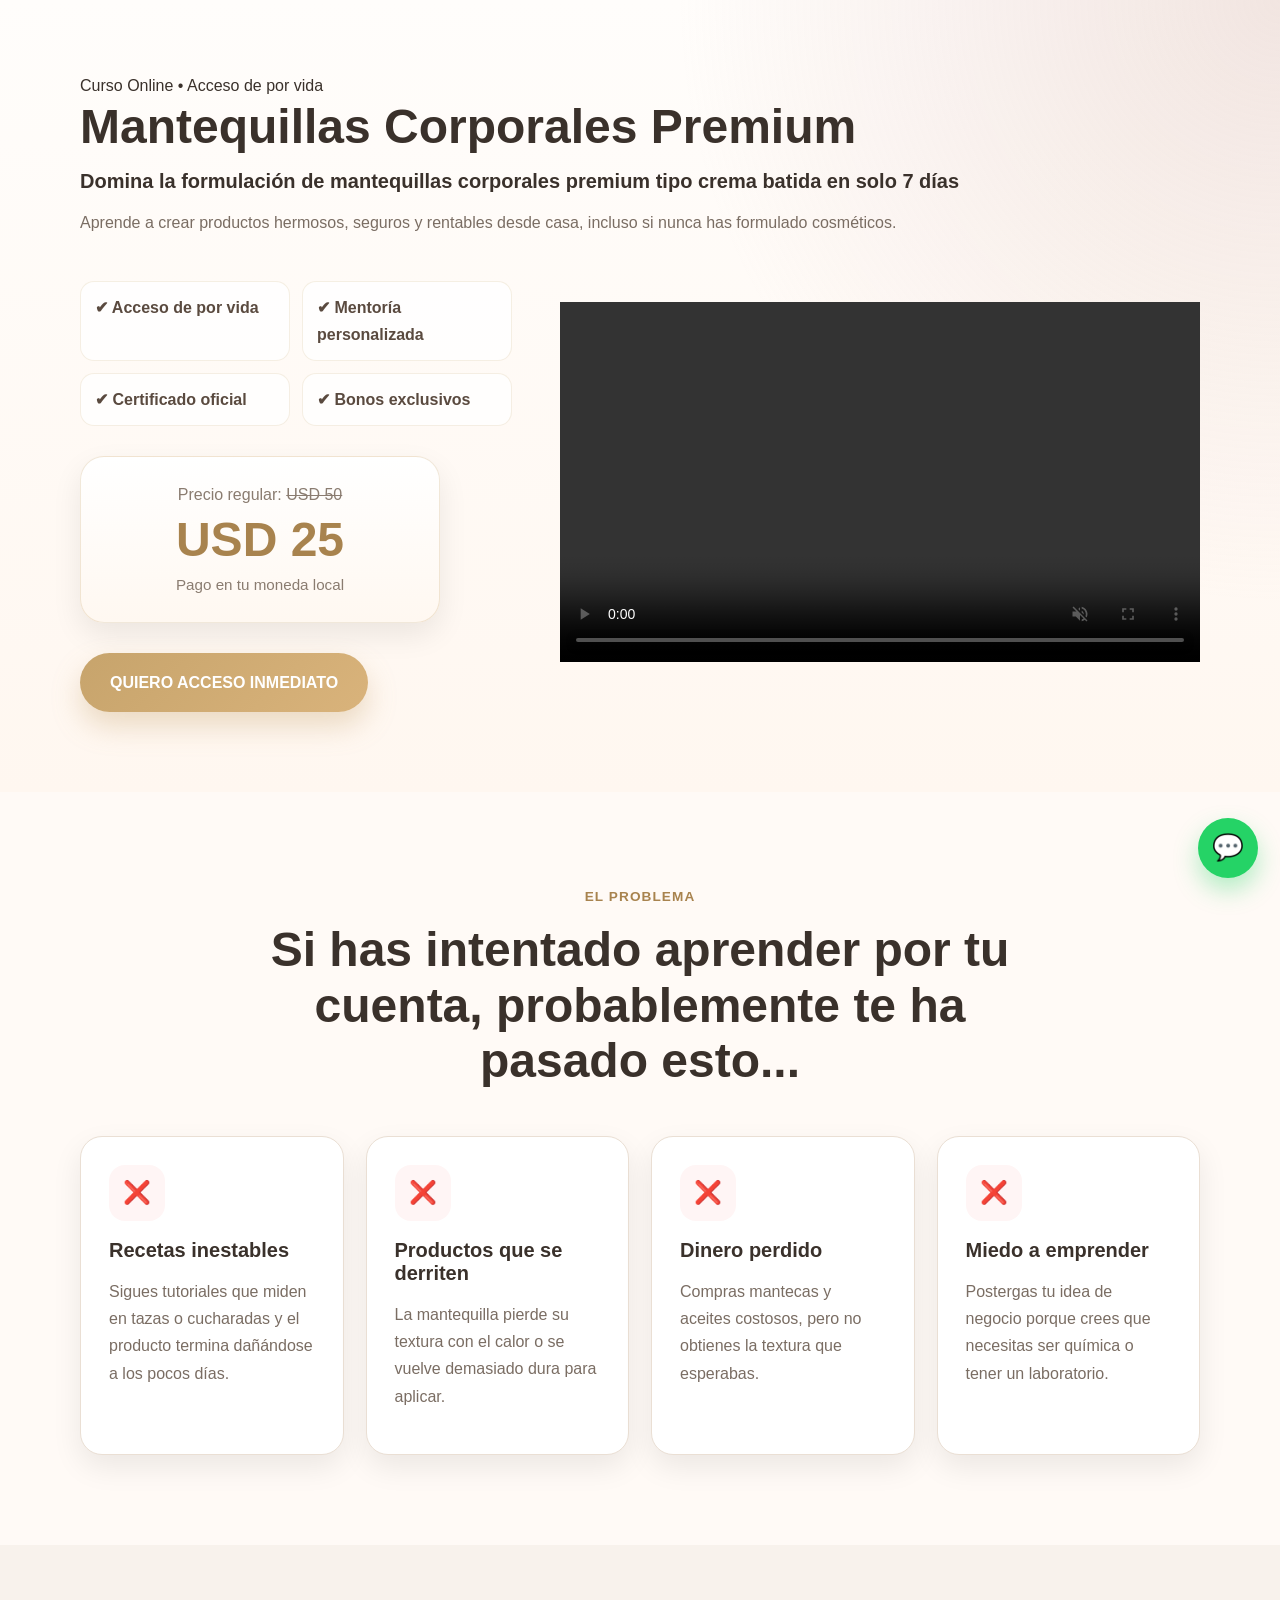
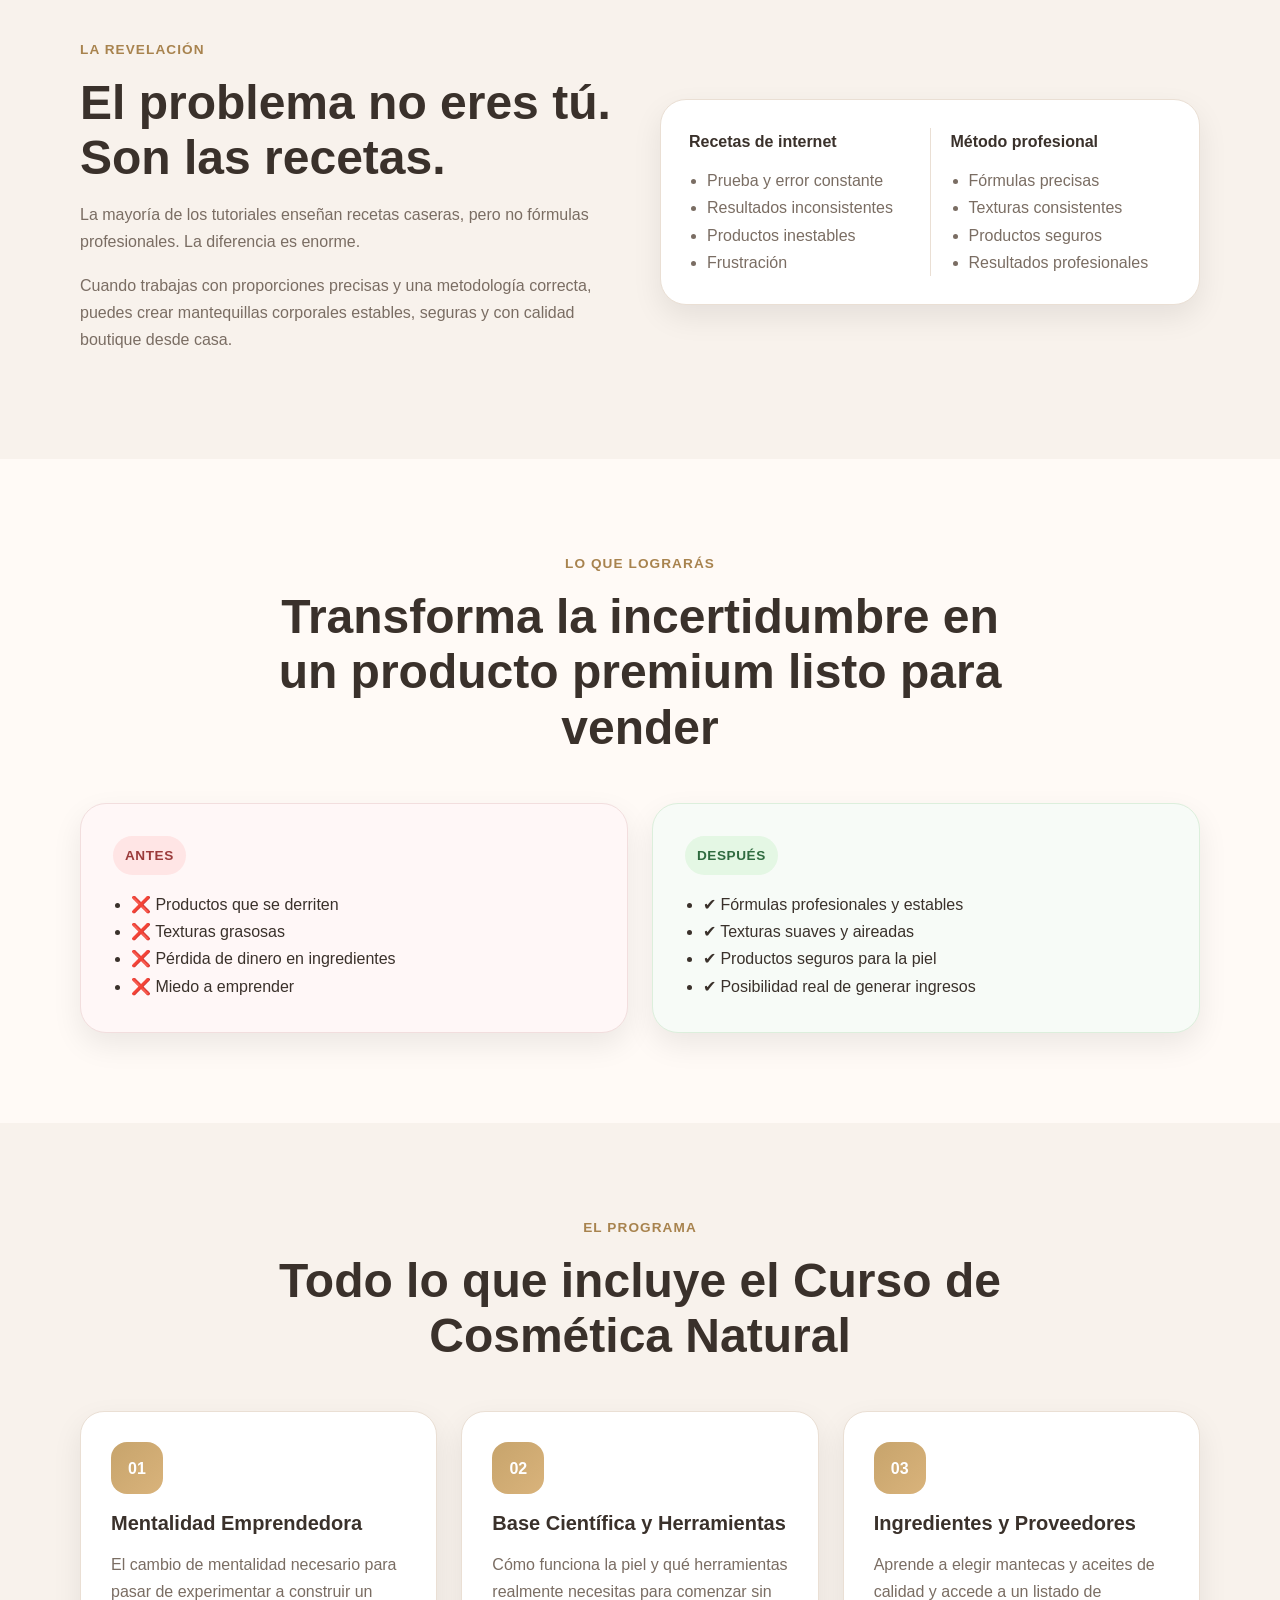
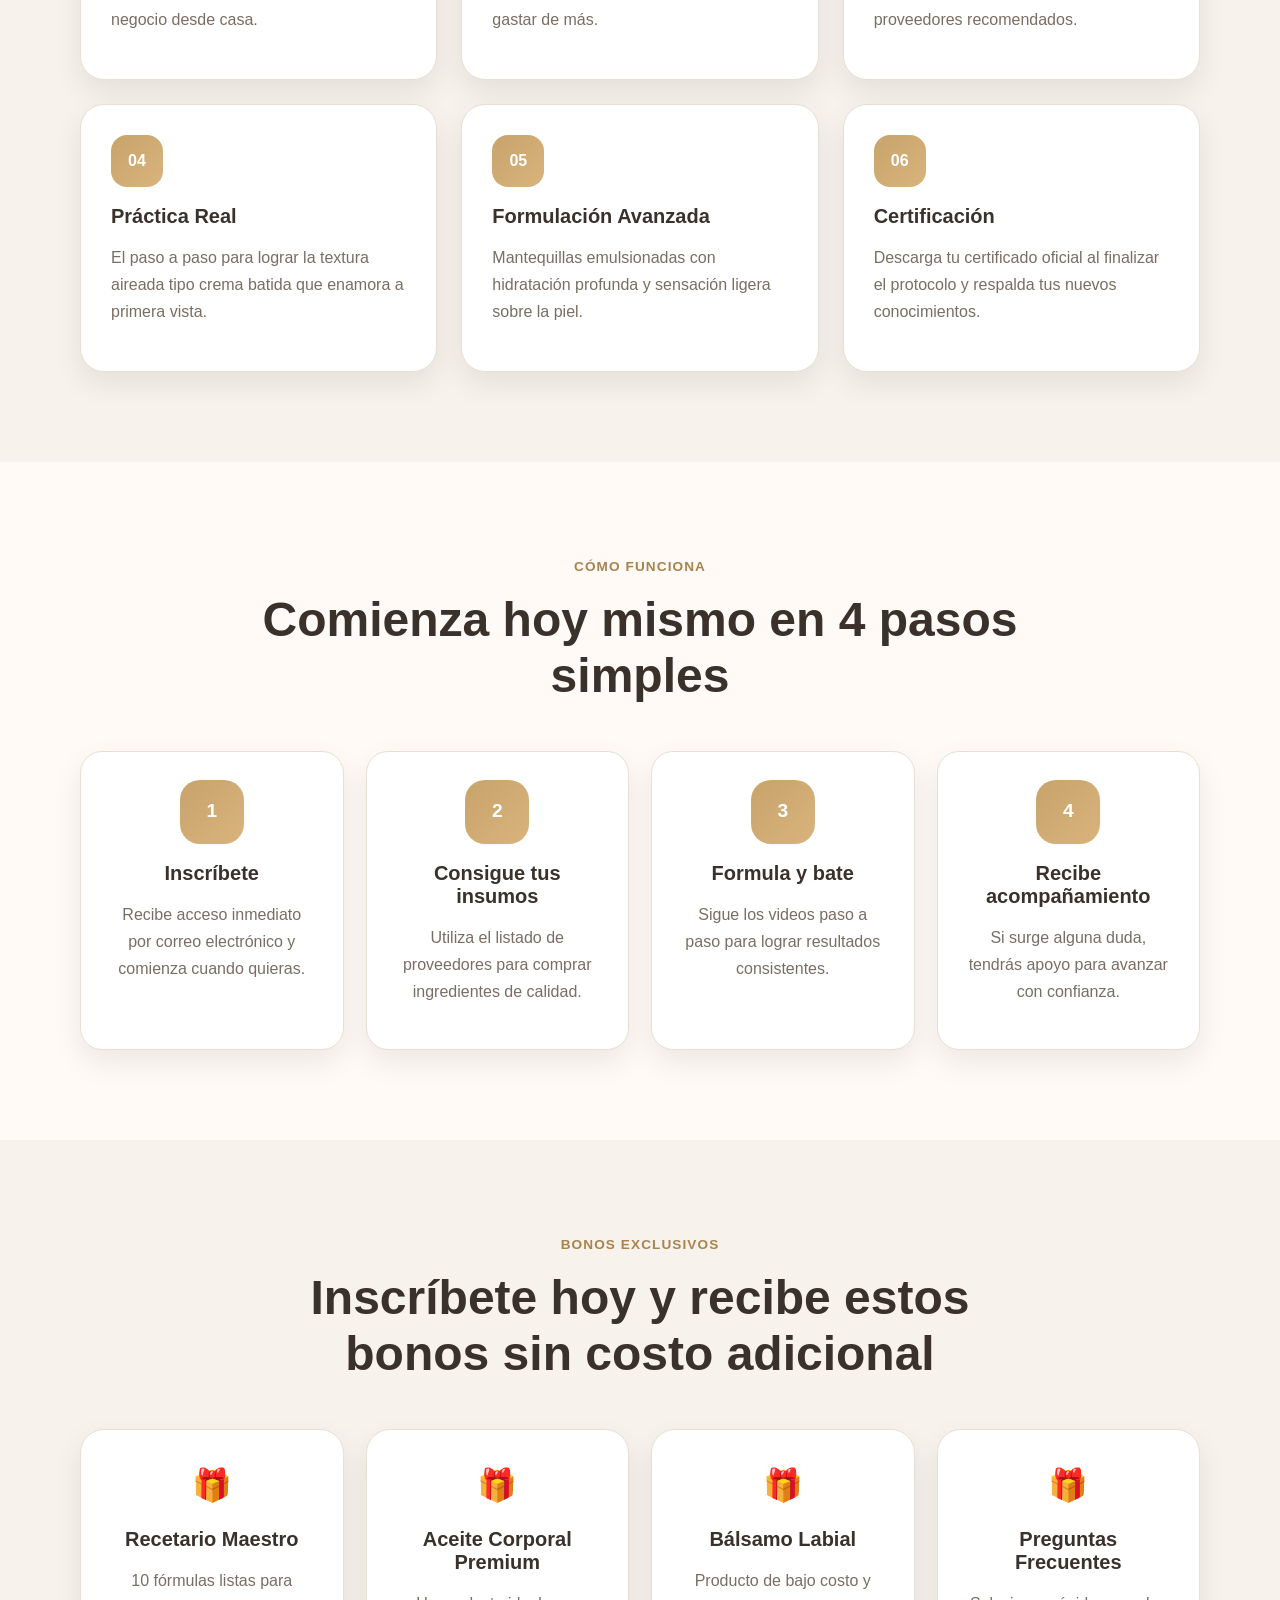
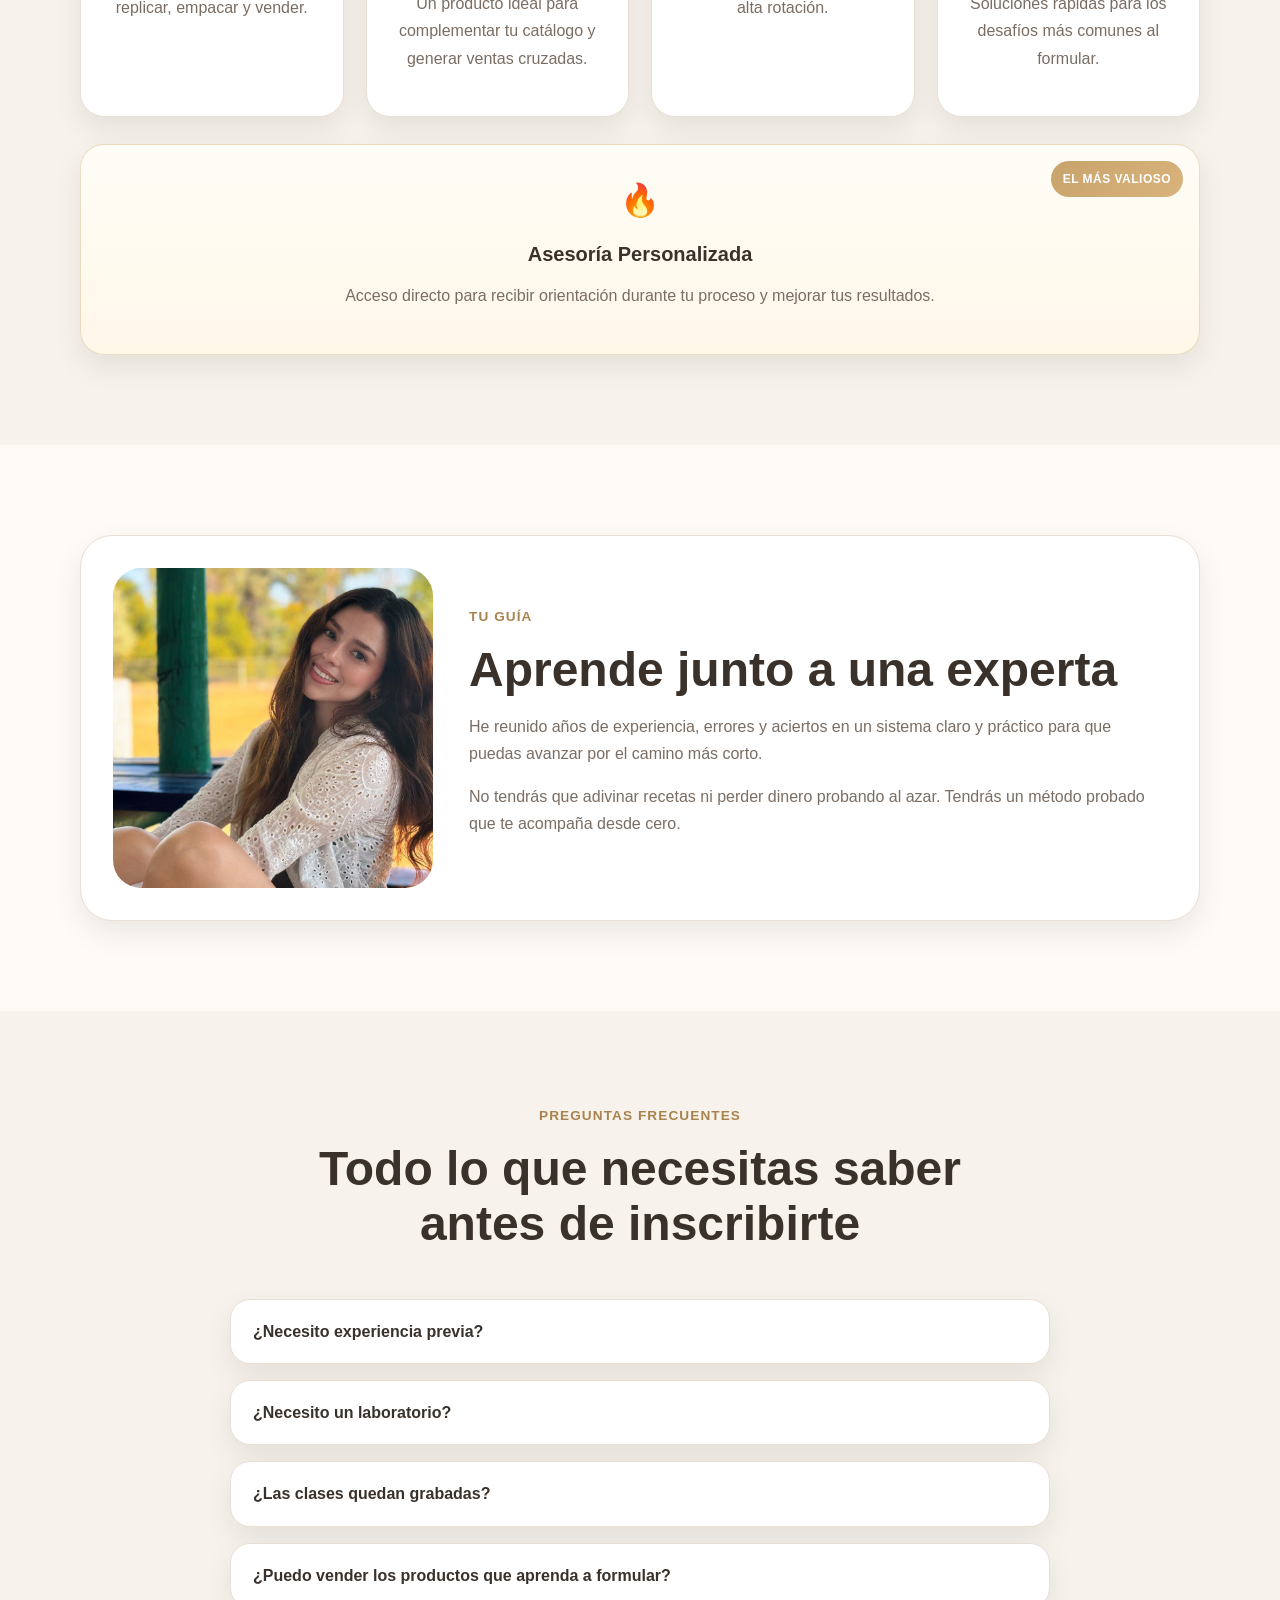
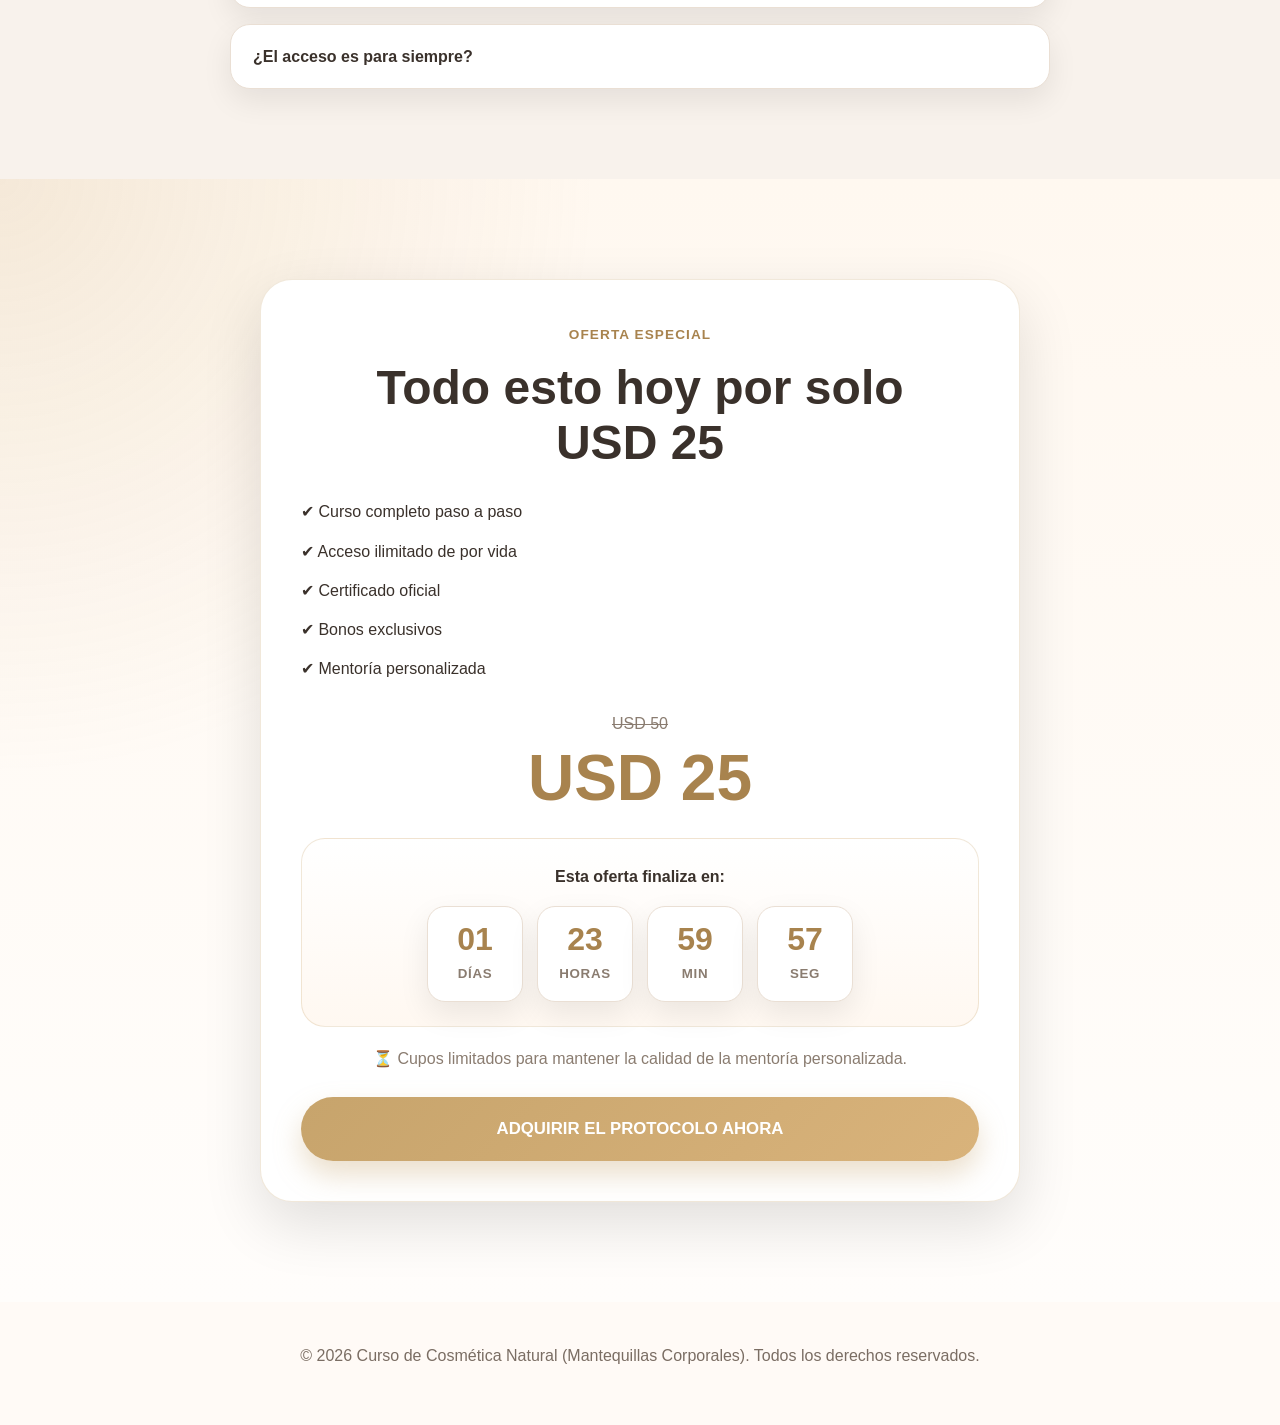
==== index.html @ 6658e780 "Add files via upload" ====
<!DOCTYPE html>
<html lang="es">
<head>
<meta charset="UTF-8">
<meta name="viewport" content="width=device-width, initial-scale=1.0">
<title>Curso de Cosmética Natural - Mantequillas Corporales</title>
<meta name="description" content="Aprende a formular mantequillas corporales premium tipo crema batida desde casa. Acceso de por vida, bonos y mentoría personalizada.">
<link rel="stylesheet" href="css/styles.css">
</head>
<body>

<header class="hero">
  <div class="container">
    <span class="badge">Curso Online • Acceso de por vida</span>
    <h2>Mantequillas Corporales Premium</h2>
    <h3>Domina la formulación de mantequillas corporales premium tipo crema batida en solo 7 días</h3>
    <p>Aprende a crear productos hermosos, seguros y rentables desde casa, incluso si nunca has formulado cosméticos.</p>
  </div>
  <div class="container hero-grid">
    <div class="hero-text">
      <div class="hero-features">
        <div>✔ Acceso de por vida</div>
        <div>✔ Mentoría personalizada</div>
        <div>✔ Certificado oficial</div>
        <div>✔ Bonos exclusivos</div>
      </div>

      <div class="price-box">
        <div class="old-price">Precio regular: <span>USD 50</span></div>
        <div class="new-price">USD 25</div>
        <div class="small">Pago en tu moneda local</div>
      </div>

      <a href="https://pay.hotmart.com/S88556177F?checkoutMode=10" class="btn btn-primary">QUIERO ACCESO INMEDIATO</a>
    </div>

    <video width="640" height="360" controls autoplay muted>
        <source src="img/video_pagina.mp4" type="video/mp4">
    </video>
  </div>
</header>

<section class="section">
  <div class="container">
    <div class="section-header">
      <span class="eyebrow">El problema</span>
      <h2>Si has intentado aprender por tu cuenta, probablemente te ha pasado esto...</h2>
    </div>

    <div class="cards-grid">
      <div class="card">
        <div class="icon">❌</div>
        <h3>Recetas inestables</h3>
        <p>Sigues tutoriales que miden en tazas o cucharadas y el producto termina dañándose a los pocos días.</p>
      </div>

      <div class="card">
        <div class="icon">❌</div>
        <h3>Productos que se derriten</h3>
        <p>La mantequilla pierde su textura con el calor o se vuelve demasiado dura para aplicar.</p>
      </div>

      <div class="card">
        <div class="icon">❌</div>
        <h3>Dinero perdido</h3>
        <p>Compras mantecas y aceites costosos, pero no obtienes la textura que esperabas.</p>
      </div>

      <div class="card">
        <div class="icon">❌</div>
        <h3>Miedo a emprender</h3>
        <p>Postergas tu idea de negocio porque crees que necesitas ser química o tener un laboratorio.</p>
      </div>
    </div>
  </div>
</section>

<section class="section section-alt">
  <div class="container story-grid">
    <div class="story-text">
      <span class="eyebrow">La revelación</span>
      <h2>El problema no eres tú. Son las recetas.</h2>
      <p>La mayoría de los tutoriales enseñan recetas caseras, pero no fórmulas profesionales. La diferencia es enorme.</p>
      <p>Cuando trabajas con proporciones precisas y una metodología correcta, puedes crear mantequillas corporales estables, seguras y con calidad boutique desde casa.</p>
    </div>

    <div class="compare-card">
      <div class="compare-column">
        <div class="compare-title">Recetas de internet</div>
        <ul>
          <li>Prueba y error constante</li>
          <li>Resultados inconsistentes</li>
          <li>Productos inestables</li>
          <li>Frustración</li>
        </ul>
      </div>

      <div class="compare-divider"></div>

      <div class="compare-column">
        <div class="compare-title">Método profesional</div>
        <ul>
          <li>Fórmulas precisas</li>
          <li>Texturas consistentes</li>
          <li>Productos seguros</li>
          <li>Resultados profesionales</li>
        </ul>
      </div>
    </div>
  </div>
</section>

<section class="section">
  <div class="container">
    <div class="section-header">
      <span class="eyebrow">Lo que lograrás</span>
      <h2>Transforma la incertidumbre en un producto premium listo para vender</h2>
    </div>

    <div class="before-after">
      <div class="before">
        <div class="ba-label">ANTES</div>
        <ul>
          <li>❌ Productos que se derriten</li>
          <li>❌ Texturas grasosas</li>
          <li>❌ Pérdida de dinero en ingredientes</li>
          <li>❌ Miedo a emprender</li>
        </ul>
      </div>

      <div class="after">
        <div class="ba-label">DESPUÉS</div>
        <ul>
          <li>✔ Fórmulas profesionales y estables</li>
          <li>✔ Texturas suaves y aireadas</li>
          <li>✔ Productos seguros para la piel</li>
          <li>✔ Posibilidad real de generar ingresos</li>
        </ul>
      </div>
    </div>
  </div>
</section>

<section class="section section-alt">
  <div class="container">
    <div class="section-header">
      <span class="eyebrow">El programa</span>
      <h2>Todo lo que incluye el Curso de Cosmética Natural</h2>
    </div>

    <div class="module-grid">
      
      <div class="module-card">
        <div class="module-number">01</div>
        <h3>Mentalidad Emprendedora</h3>
        <p>El cambio de mentalidad necesario para pasar de experimentar a construir un negocio desde casa.</p>
      </div>

      <div class="module-card">
        <div class="module-number">02</div>
        <h3>Base Científica y Herramientas</h3>
        <p>Cómo funciona la piel y qué herramientas realmente necesitas para comenzar sin gastar de más.</p>
      </div>

      <div class="module-card">
        <div class="module-number">03</div>
        <h3>Ingredientes y Proveedores</h3>
        <p>Aprende a elegir mantecas y aceites de calidad y accede a un listado de proveedores recomendados.</p>
      </div>

      <div class="module-card">
        <div class="module-number">04</div>
        <h3>Práctica Real</h3>
        <p>El paso a paso para lograr la textura aireada tipo crema batida que enamora a primera vista.</p>
      </div>

      <div class="module-card">
        <div class="module-number">05</div>
        <h3>Formulación Avanzada</h3>
        <p>Mantequillas emulsionadas con hidratación profunda y sensación ligera sobre la piel.</p>
      </div>

      <div class="module-card">
        <div class="module-number">06</div>
        <h3>Certificación</h3>
        <p>Descarga tu certificado oficial al finalizar el protocolo y respalda tus nuevos conocimientos.</p>
      </div>
    </div>
  </div>
</section>

<section class="section">
  <div class="container">
    <div class="section-header">
      <span class="eyebrow">Cómo funciona</span>
      <h2>Comienza hoy mismo en 4 pasos simples</h2>
    </div>

    <div class="steps-grid">
      <div class="step-card">
        <div class="step-number">1</div>
        <h3>Inscríbete</h3>
        <p>Recibe acceso inmediato por correo electrónico y comienza cuando quieras.</p>
      </div>

      <div class="step-card">
        <div class="step-number">2</div>
        <h3>Consigue tus insumos</h3>
        <p>Utiliza el listado de proveedores para comprar ingredientes de calidad.</p>
      </div>

      <div class="step-card">
        <div class="step-number">3</div>
        <h3>Formula y bate</h3>
        <p>Sigue los videos paso a paso para lograr resultados consistentes.</p>
      </div>

      <div class="step-card">
        <div class="step-number">4</div>
        <h3>Recibe acompañamiento</h3>
        <p>Si surge alguna duda, tendrás apoyo para avanzar con confianza.</p>
      </div>
    </div>
  </div>
</section>

<section class="section section-alt">
  <div class="container">
    <div class="section-header">
      <span class="eyebrow">Bonos exclusivos</span>
      <h2>Inscríbete hoy y recibe estos bonos sin costo adicional</h2>
    </div>

    <div class="bonus-grid">
      <div class="bonus-card">
        <div class="bonus-icon">🎁</div>
        <h3>Recetario Maestro</h3>
        <p>10 fórmulas listas para replicar, empacar y vender.</p>
      </div>

      <div class="bonus-card">
        <div class="bonus-icon">🎁</div>
        <h3>Aceite Corporal Premium</h3>
        <p>Un producto ideal para complementar tu catálogo y generar ventas cruzadas.</p>
      </div>

      <div class="bonus-card">
        <div class="bonus-icon">🎁</div>
        <h3>Bálsamo Labial</h3>
        <p>Producto de bajo costo y alta rotación.</p>
      </div>

      <div class="bonus-card">
        <div class="bonus-icon">🎁</div>
        <h3>Preguntas Frecuentes</h3>
        <p>Soluciones rápidas para los desafíos más comunes al formular.</p>
      </div>
    </div>
    <br>
    <div class="bonus-grid">
      <div class="bonus-card bonus-highlight">
        <div class="bonus-badge">EL MÁS VALIOSO</div>
        <div class="bonus-icon">🔥</div>
        <h3>Asesoría Personalizada</h3>
        <p>Acceso directo para recibir orientación durante tu proceso y mejorar tus resultados.</p>
      </div>
    </div>
  </div>
</section>

<section class="section">
  <div class="container instructor-card">
    <img src="img/brig.jpg" alt="Instructora" class="instructor-image">
    <div class="instructor-content">
      <span class="eyebrow">Tu guía</span>
      <h2>Aprende junto a una experta</h2>
      <p>He reunido años de experiencia, errores y aciertos en un sistema claro y práctico para que puedas avanzar por el camino más corto.</p>
      <p>No tendrás que adivinar recetas ni perder dinero probando al azar. Tendrás un método probado que te acompaña desde cero.</p>
    </div>
  </div>
</section>

<section class="section section-alt">
  <div class="container">
    <div class="section-header">
      <span class="eyebrow">Preguntas frecuentes</span>
      <h2>Todo lo que necesitas saber antes de inscribirte</h2>
    </div>

    <div class="faq-list">
      <details class="faq-item">
        <summary>¿Necesito experiencia previa?</summary>
        <p>No. El curso está diseñado para principiantes y te guía paso a paso desde cero.</p>
      </details>

      <details class="faq-item">
        <summary>¿Necesito un laboratorio?</summary>
        <p>No. Puedes comenzar desde casa con herramientas básicas y una buena metodología.</p>
      </details>

      <details class="faq-item">
        <summary>¿Las clases quedan grabadas?</summary>
        <p>Sí. Tendrás acceso ilimitado para avanzar a tu propio ritmo.</p>
      </details>

      <details class="faq-item">
        <summary>¿Puedo vender los productos que aprenda a formular?</summary>
        <p>Sí. El objetivo del protocolo es ayudarte a crear productos con calidad profesional.</p>
      </details>

      <details class="faq-item">
        <summary>¿El acceso es para siempre?</summary>
        <p>Sí. El acceso a la plataforma es de por vida.</p>
      </details>
    </div>
  </div>
</section>

<section class="offer-section">
  <div class="container">
    <div class="offer-card">
      <span class="eyebrow">Oferta especial</span>
      <h2>Todo esto hoy por solo<br>USD 25</h2>

      <div class="offer-list">
        <div>✔ Curso completo paso a paso</div>
        <div>✔ Acceso ilimitado de por vida</div>
        <div>✔ Certificado oficial</div>
        <div>✔ Bonos exclusivos</div>
        <div>✔ Mentoría personalizada</div>
      </div>

      <div class="price-display">
        <div class="old-price">USD 50</div>
        <div class="new-price">USD 25</div>
      </div>

      <div class="countdown-box">
        <div class="countdown-title">Esta oferta finaliza en:</div>
        <div class="countdown" id="countdown">
          <div class="count-item"><span id="days">02</span><small>Días</small></div>
          <div class="count-item"><span id="hours">14</span><small>Horas</small></div>
          <div class="count-item"><span id="minutes">32</span><small>Min</small></div>
          <div class="count-item"><span id="seconds">10</span><small>Seg</small></div>
        </div>
      </div>

      <div class="limited">⏳ Cupos limitados para mantener la calidad de la mentoría personalizada.</div>

      <a href="https://pay.hotmart.com/S88556177F?checkoutMode=10" class="btn btn-primary btn-large">ADQUIRIR EL PROTOCOLO AHORA</a>
    </div>
  </div>
</section>

<footer class="footer">
  <div class="container">
    <p>© 2026 Curso de Cosmética Natural (Mantequillas Corporales). Todos los derechos reservados.</p>
  </div>
</footer>

<a href="#" class="whatsapp-float" aria-label="Contactar por WhatsApp">💬</a>

<script src="js/main.js"></script>
</body>
</html>
---- css/styles.css ----
:root{
  --bg:#fffaf6;
  --surface:#ffffff;
  --surface-2:#f8f2ec;
  --surface-3:#fff7ef;
  --text:#3a312b;
  --muted:#7a6d63;
  --gold:#c7a46c;
  --gold-dark:#a8834e;
  --rose:#d9b8b1;
  --border:#eadfd4;
  --shadow:0 12px 30px rgba(0,0,0,.08);
}

*{box-sizing:border-box}

html{scroll-behavior:smooth}

body{
  margin:0;
  font-family:-apple-system,BlinkMacSystemFont,"Segoe UI",Roboto,Helvetica,Arial,sans-serif;
  color:var(--text);
  background:var(--bg);
  line-height:1.7;
}

img{max-width:100%;display:block}

.container{
  width:min(1120px,calc(100% - 40px));
  margin:0 auto;
}

.section{
  padding:90px 0;
}

.section-alt{
  background:var(--surface-2);
}

.section-header{
  text-align:center;
  max-width:760px;
  margin:0 auto 48px;
}

.eyebrow{
  display:inline-block;
  font-size:.85rem;
  font-weight:700;
  letter-spacing:.08em;
  text-transform:uppercase;
  color:var(--gold-dark);
  margin-bottom:14px;
}

h1,h2,h3{
  line-height:1.15;
  margin:0 0 16px;
}

h1{
  font-size:clamp(2.6rem,5vw,4.4rem);
}

h2{
  font-size:clamp(2rem,4vw,3rem);
}

h3{
  font-size:1.25rem;
}

p{
  margin:0 0 16px;
  color:var(--muted);
}

.hero{
  padding:72px 0 80px;
  background:
    radial-gradient(circle at top right, rgba(217,184,177,.35), transparent 40%),
    linear-gradient(180deg, #fffdfb 0%, #fff7f0 100%);
}

.hero-grid{
  display:grid;
  grid-template-columns:1.1fr .9fr;
  gap:48px;
  align-items:center;
}

.hero-features{
  display:grid;
  grid-template-columns:repeat(2,minmax(0,1fr));
  gap:12px;
  margin:28px 0;
}

.hero-features div{
  background:rgba(255,255,255,.8);
  border:1px solid rgba(199,164,108,.18);
  border-radius:14px;
  padding:12px 14px;
  font-weight:600;
  color:#5a4a3f;
}

.price-box{
  margin:30px 0;
  padding:24px;
  border-radius:24px;
  background:linear-gradient(180deg,#fff,#fff8f1);
  border:1px solid rgba(199,164,108,.25);
  box-shadow:var(--shadow);
  max-width:360px;
  text-align:center;
}

.old-price{
  color:#8a7c70;
  font-size:1rem;
}

.old-price span{
  text-decoration:line-through;
}

.new-price{
  font-size:3rem;
  font-weight:800;
  color:var(--gold-dark);
  line-height:1;
  margin:8px 0;
}

.small{
  font-size:.95rem;
  color:#8a7c70;
}

.btn{
  display:inline-flex;
  align-items:center;
  justify-content:center;
  gap:10px;
  padding:16px 30px;
  border-radius:999px;
  text-decoration:none;
  font-weight:800;
  transition:transform .18s ease, box-shadow .18s ease, background .18s ease;
}

.btn:hover{
  transform:translateY(-2px);
}

.btn-primary{
  background:linear-gradient(135deg,var(--gold),#d9b37b);
  color:#fff;
  box-shadow:0 14px 28px rgba(199,164,108,.35);
}

.btn-primary:hover{
  background:linear-gradient(135deg,var(--gold-dark),var(--gold));
}

.btn-large{
  width:100%;
  padding:18px 32px;
  font-size:1.05rem;
}

.hero-image img{
  border-radius:32px;
  box-shadow:var(--shadow);
  aspect-ratio:4/5;
  object-fit:cover;
}

.cards-grid{
  display:grid;
  grid-template-columns:repeat(auto-fit,minmax(240px,1fr));
  gap:22px;
}

.card{
  background:var(--surface);
  border:1px solid var(--border);
  border-radius:22px;
  padding:28px;
  box-shadow:var(--shadow);
}

.icon{
  width:56px;
  height:56px;
  border-radius:16px;
  display:grid;
  place-items:center;
  background:#fff5f5;
  font-size:1.4rem;
  margin-bottom:18px;
}

.story-grid{
  display:grid;
  grid-template-columns:1fr 1fr;
  gap:40px;
  align-items:center;
}

.compare-card{
  background:var(--surface);
  border:1px solid var(--border);
  border-radius:26px;
  padding:28px;
  box-shadow:var(--shadow);
  display:grid;
  grid-template-columns:1fr auto 1fr;
  gap:20px;
}

.compare-title{
  font-weight:800;
  margin-bottom:12px;
  color:var(--text);
}

.compare-column ul{
  margin:0;
  padding-left:18px;
  color:var(--muted);
}

.compare-divider{
  width:1px;
  background:var(--border);
}

.before-after{
  display:grid;
  grid-template-columns:1fr 1fr;
  gap:24px;
}

.before,.after{
  border-radius:26px;
  padding:32px;
  box-shadow:var(--shadow);
}

.before{
  background:#fff7f7;
  border:1px solid #f2dede;
}

.after{
  background:#f7fbf7;
  border:1px solid #dcefdc;
}

.ba-label{
  display:inline-block;
  padding:8px 12px;
  border-radius:999px;
  font-size:.85rem;
  font-weight:800;
  letter-spacing:.04em;
  margin-bottom:16px;
}

.before .ba-label{
  background:#ffe5e5;
  color:#9b3b3b;
}

.after .ba-label{
  background:#e4f7e4;
  color:#2f6b3f;
}

.before ul,.after ul{
  margin:0;
  padding-left:18px;
}

.module-grid{
  display:grid;
  grid-template-columns:repeat(3,minmax(260px,1fr));
  gap:24px;
}

.module-card{
  background:var(--surface);
  border:1px solid var(--border);
  border-radius:24px;
  padding:30px;
  box-shadow:var(--shadow);
}

.module-number{
  width:52px;
  height:52px;
  border-radius:16px;
  display:grid;
  place-items:center;
  background:linear-gradient(135deg,var(--gold),#d9b37b);
  color:#fff;
  font-weight:800;
  margin-bottom:18px;
}

.steps-grid{
  display:grid;
  grid-template-columns:repeat(auto-fit,minmax(220px,1fr));
  gap:22px;
}

.step-card{
  background:var(--surface);
  border:1px solid var(--border);
  border-radius:22px;
  padding:28px;
  text-align:center;
  box-shadow:var(--shadow);
}

.step-number{
  width:64px;
  height:64px;
  border-radius:20px;
  display:grid;
  place-items:center;
  margin:0 auto 18px;
  background:linear-gradient(135deg,var(--gold),#d9b37b);
  color:#fff;
  font-weight:800;
  font-size:1.2rem;
}

.bonus-grid{
  display:grid;
  grid-template-columns:repeat(auto-fit,minmax(240px,1fr));
  gap:22px;
}

.bonus-card{
  background:var(--surface);
  border:1px solid var(--border);
  border-radius:24px;
  padding:28px;
  box-shadow:var(--shadow);
  position:relative;
  text-align:center;
}

.bonus-icon{
  font-size:2rem;
  margin-bottom:16px;
}

.bonus-highlight{
  background:linear-gradient(180deg,#fffdf7,#fff7e8);
  border:1px solid rgba(199,164,108,.35);
}

.bonus-badge{
  position:absolute;
  top:16px;
  right:16px;
  background:linear-gradient(135deg,var(--gold),#d9b37b);
  color:#fff;
  padding:8px 12px;
  border-radius:999px;
  font-size:.75rem;
  font-weight:800;
  letter-spacing:.04em;
}

.instructor-card{
  display:grid;
  grid-template-columns:320px 1fr;
  gap:36px;
  align-items:center;
  background:var(--surface);
  border:1px solid var(--border);
  border-radius:32px;
  padding:32px;
  box-shadow:var(--shadow);
}

.instructor-image{
  width:100%;
  aspect-ratio:1/1;
  object-fit:cover;
  border-radius:28px;
}

.faq-list{
  max-width:820px;
  margin:0 auto;
  display:grid;
  gap:16px;
}

.faq-item{
  background:var(--surface);
  border:1px solid var(--border);
  border-radius:20px;
  padding:18px 22px;
  box-shadow:var(--shadow);
}

.faq-item summary{
  cursor:pointer;
  font-weight:700;
  list-style:none;
}

.faq-item summary::-webkit-details-marker{
  display:none;
}

.offer-section{
  padding:100px 0;
  background:
    radial-gradient(circle at top left, rgba(199,164,108,.18), transparent 35%),
    linear-gradient(180deg,#fff8f0 0%, #fffdfb 100%);
}

.offer-card{
  max-width:760px;
  margin:0 auto;
  background:var(--surface);
  border:1px solid rgba(199,164,108,.25);
  border-radius:32px;
  padding:40px;
  box-shadow:0 22px 60px rgba(0,0,0,.12);
  text-align:center;
}

.offer-list{
  display:grid;
  gap:12px;
  text-align:left;
  margin:28px 0;
}

.price-display{
  margin:28px 0;
}

.price-display .old-price{
  text-decoration:line-through;
  color:#8a7c70;
  margin-bottom:6px;
}

.price-display .new-price{
  font-size:4rem;
  font-weight:800;
  color:var(--gold-dark);
  line-height:1;
}

.countdown-box{
  margin:28px auto 18px;
  padding:24px;
  border-radius:24px;
  background:linear-gradient(180deg,#fff,#fff8f1);
  border:1px solid rgba(199,164,108,.25);
}

.countdown-title{
  font-weight:700;
  margin-bottom:16px;
}

.countdown{
  display:flex;
  justify-content:center;
  gap:14px;
  flex-wrap:wrap;
}

.count-item{
  min-width:96px;
  background:var(--surface);
  border:1px solid var(--border);
  border-radius:18px;
  padding:16px 14px;
  box-shadow:var(--shadow);
}

.count-item span{
  display:block;
  font-size:2rem;
  font-weight:800;
  color:var(--gold-dark);
  line-height:1;
}

.count-item small{
  display:block;
  margin-top:8px;
  color:#8a7c70;
  font-weight:700;
  text-transform:uppercase;
  letter-spacing:.05em;
}

.limited{
  color:#8a7c70;
  margin-bottom:24px;
}

.footer{
  padding:40px 0;
  text-align:center;
  color:#8a7c70;
}

.whatsapp-float{
  position:fixed;
  right:22px;
  bottom:22px;
  width:60px;
  height:60px;
  border-radius:50%;
  display:grid;
  place-items:center;
  background:#25d366;
  color:#fff;
  text-decoration:none;
  font-size:1.6rem;
  box-shadow:0 12px 24px rgba(37,211,102,.35);
}

@media (max-width: 980px){
  .hero-grid,
  .story-grid,
  .before-after,
  .instructor-card{
    grid-template-columns:1fr;
  }

  .hero{
    padding-top:56px;
  }

  .hero-image{
    order:-1;
  }

  .compare-card{
    grid-template-columns:1fr;
  }

  .compare-divider{
    display:none;
  }
}

@media (max-width: 640px){
  .section{
    padding:72px 0;
  }

  .container{
    width:min(100% - 28px,1120px);
  }

  .hero-features{
    grid-template-columns:1fr;
  }

  .offer-card{
    padding:28px;
  }

  .count-item{
    min-width:72px;
    padding:14px 10px;
  }

  .count-item span{
    font-size:1.6rem;
  }
}
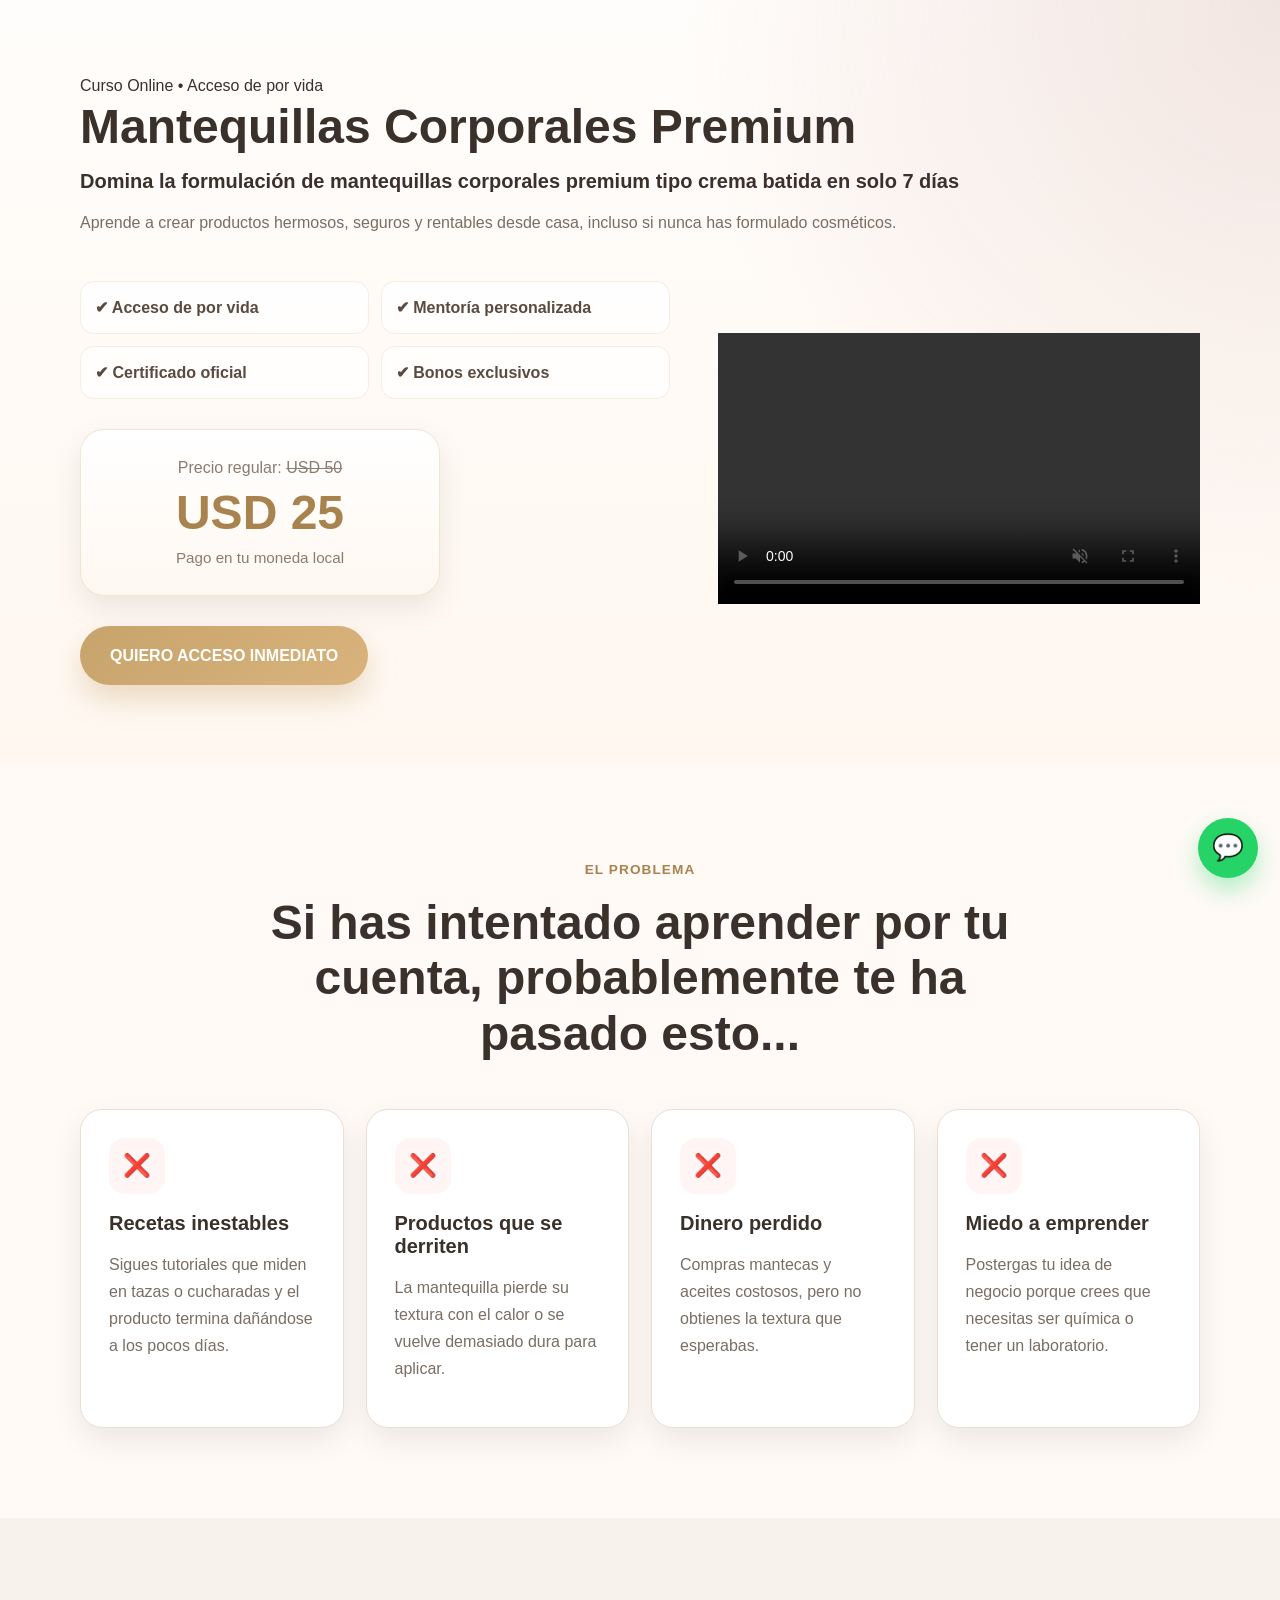
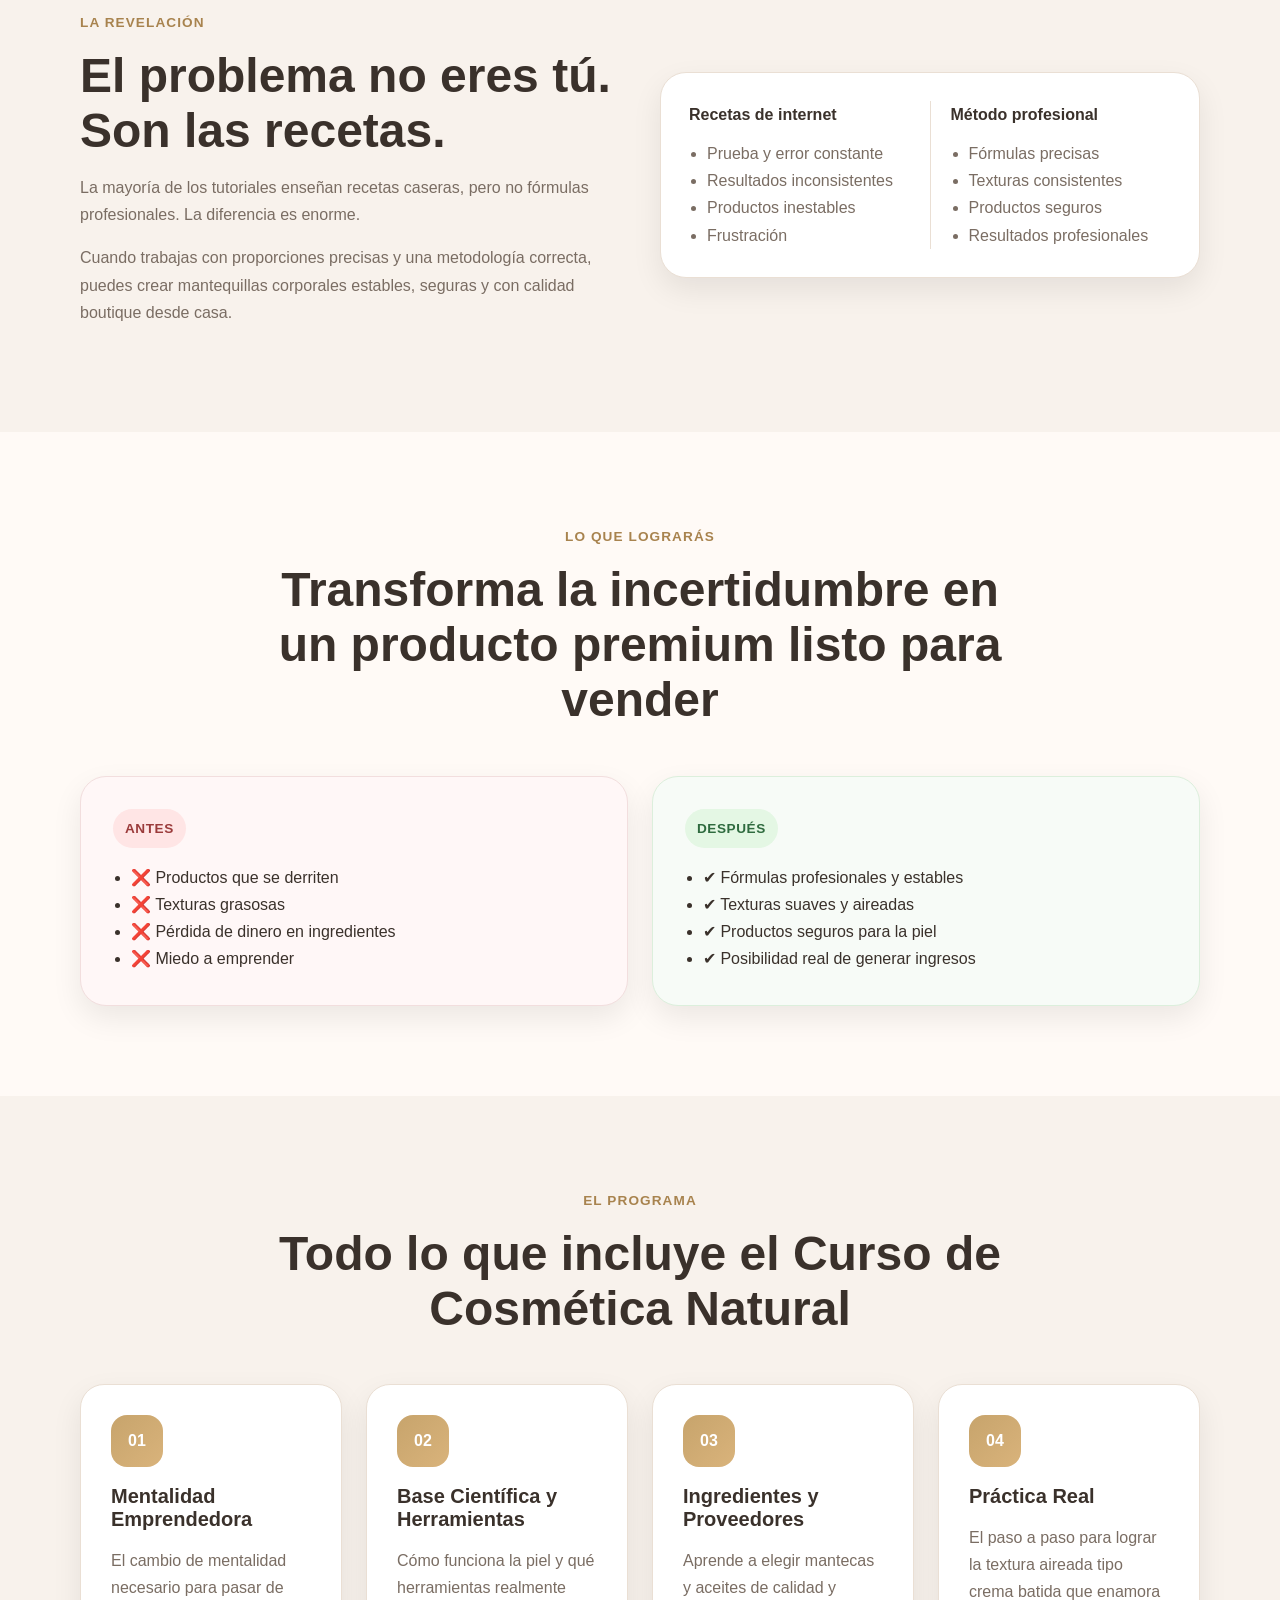
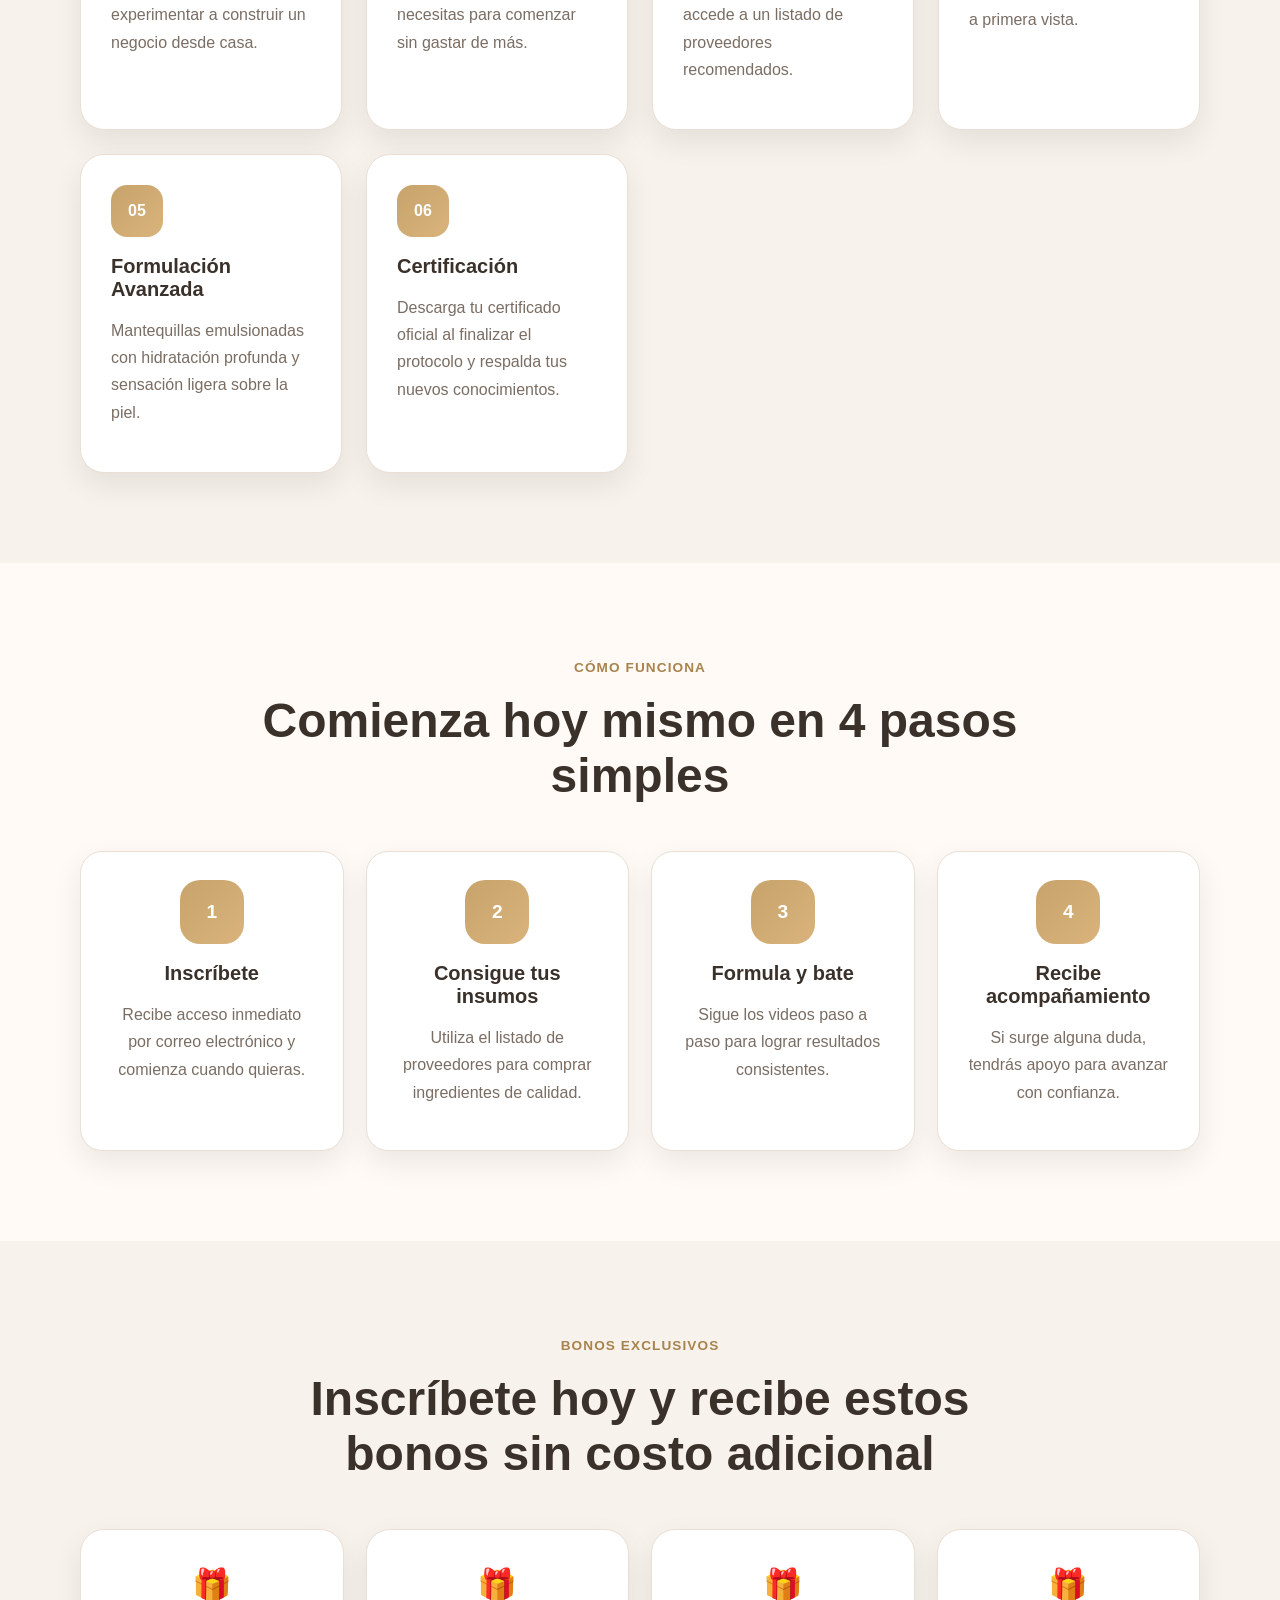
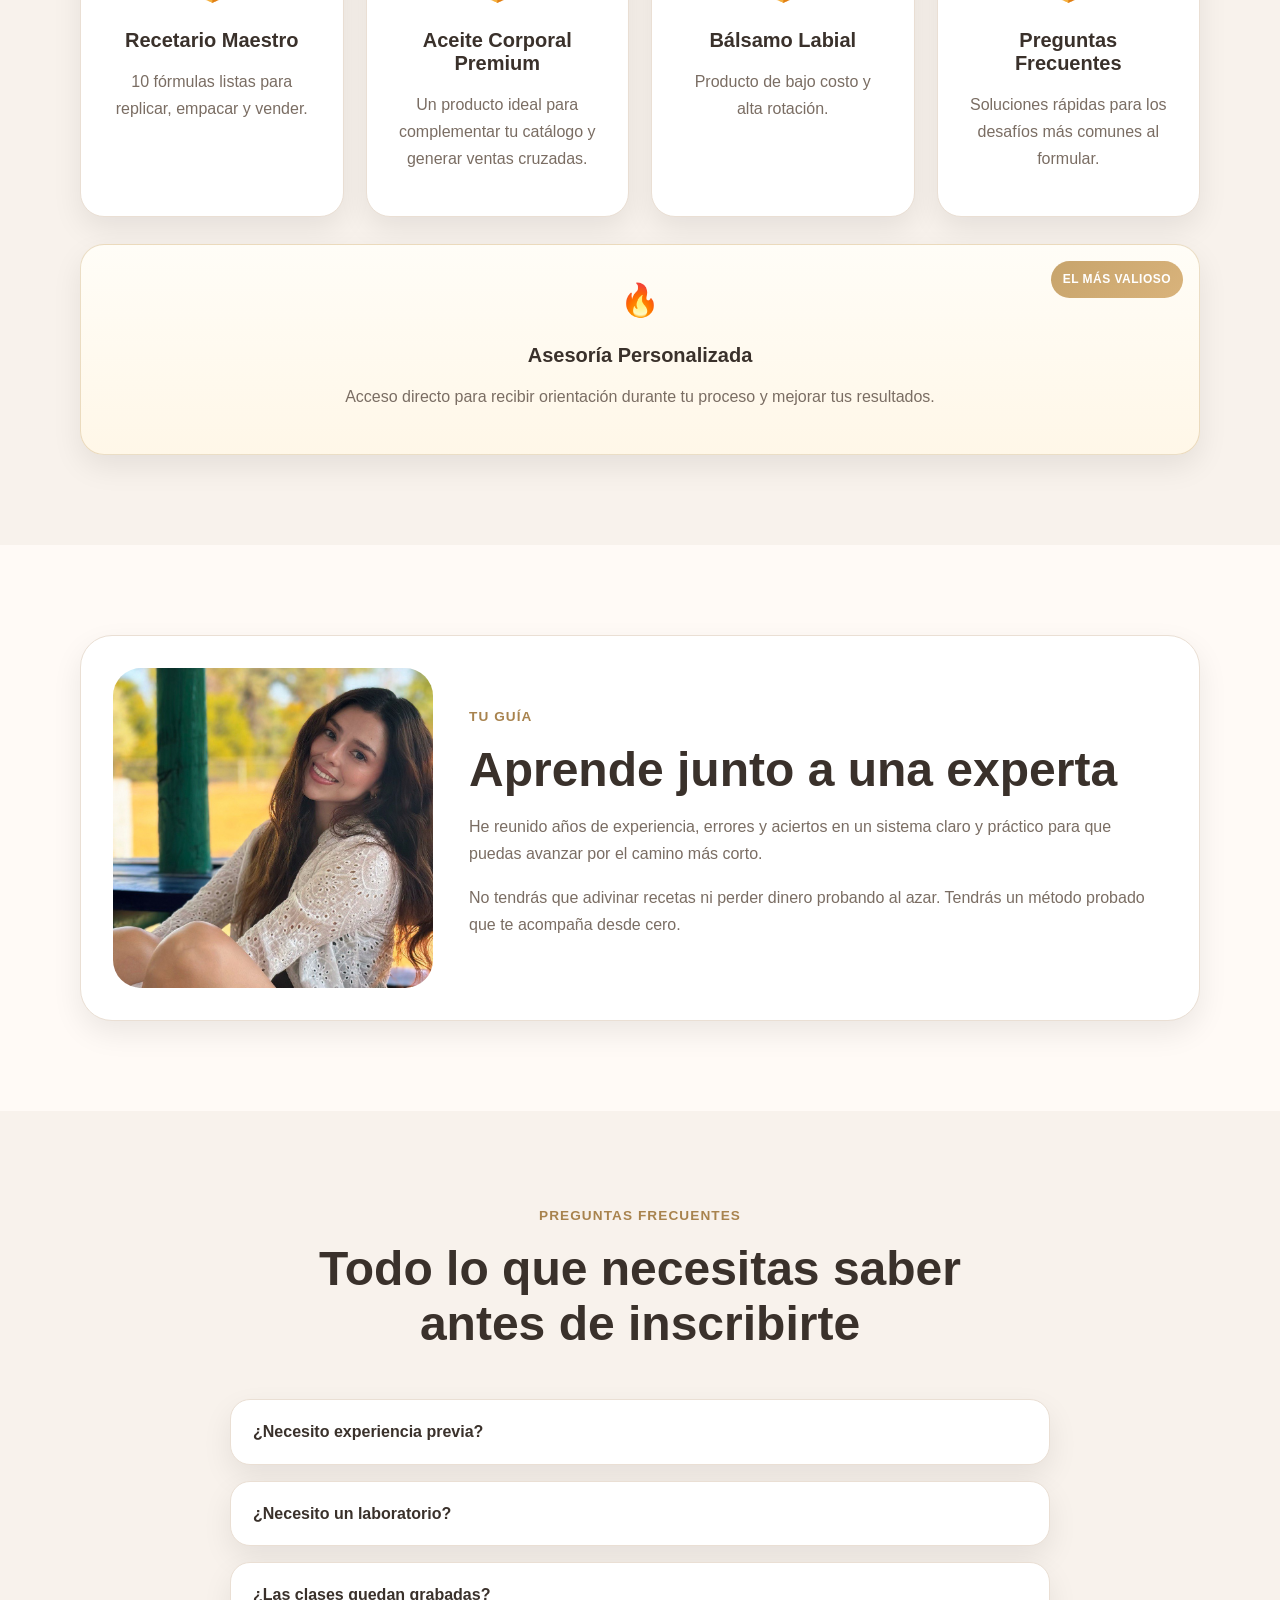
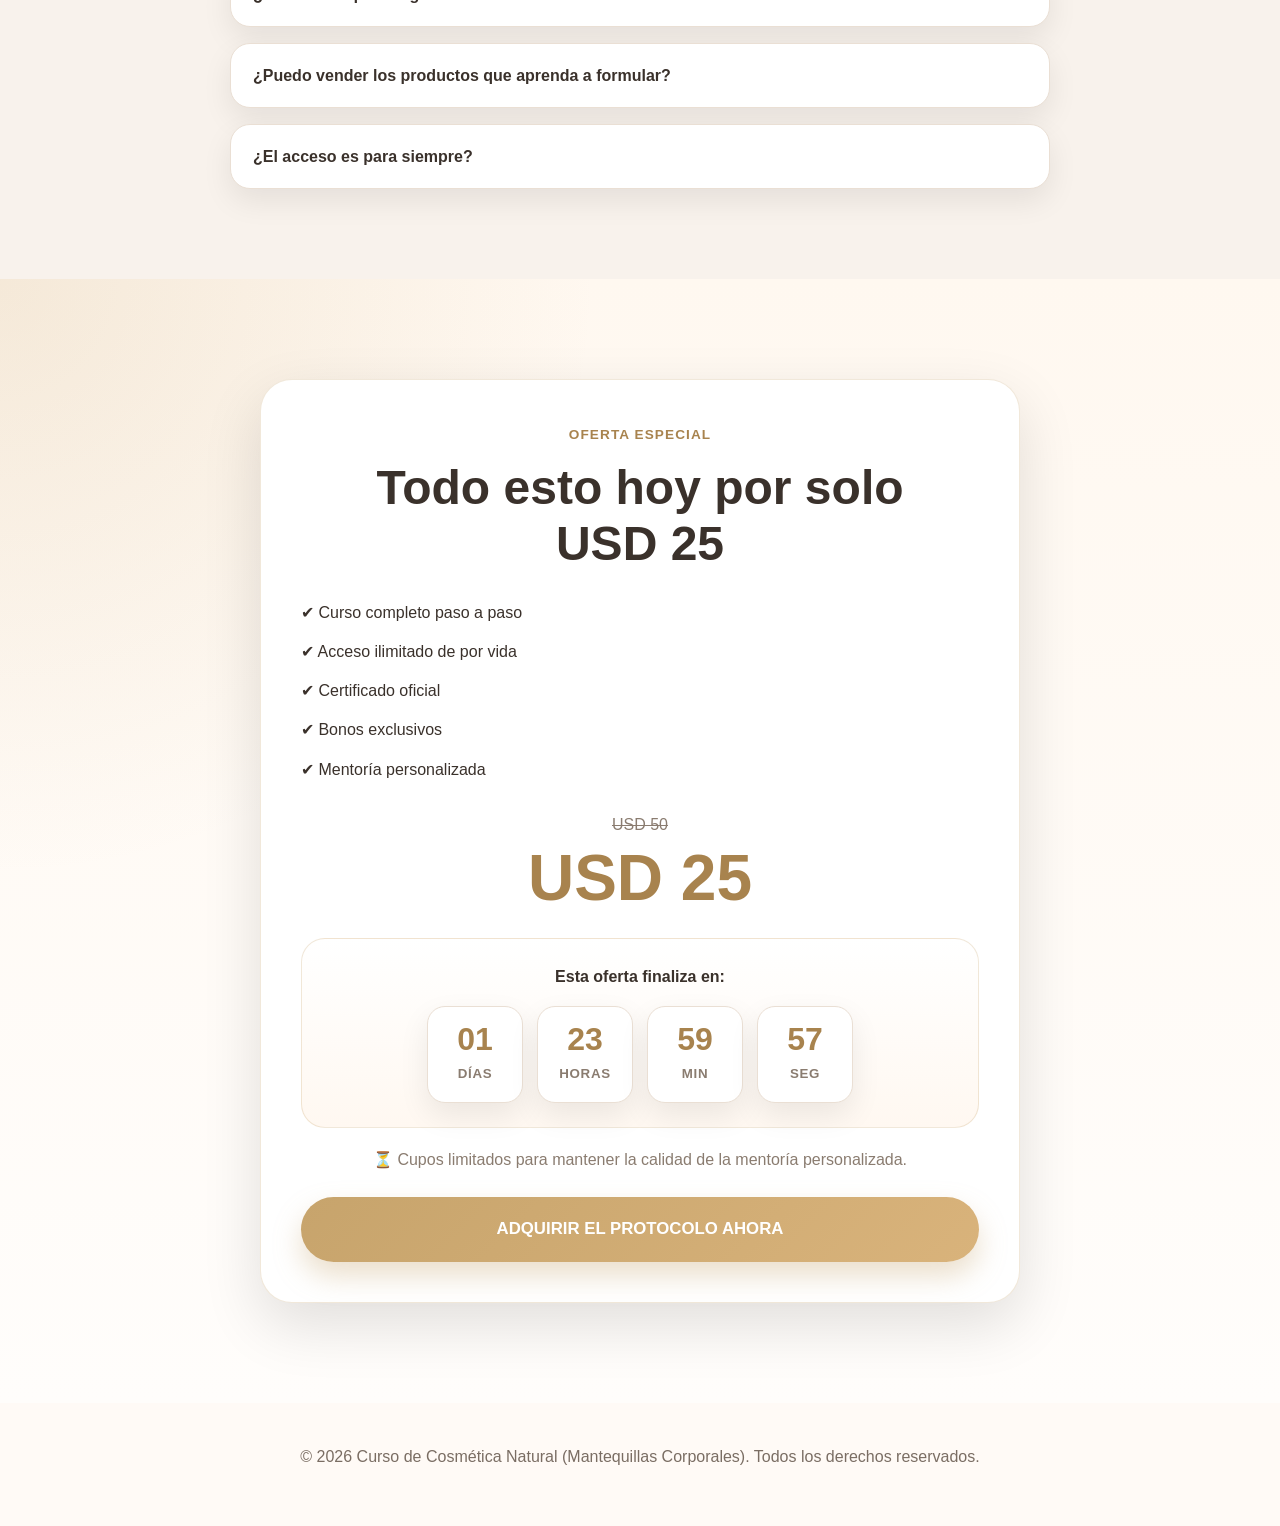
==== commit 06d9cffc: "Add files via upload" ====
--- a/index.html
+++ b/index.html
@@ -34,9 +34,11 @@
       <a href="https://pay.hotmart.com/S88556177F?checkoutMode=10" class="btn btn-primary">QUIERO ACCESO INMEDIATO</a>
     </div>
 
-    <video width="640" height="360" controls autoplay muted>
+    <div class="video-responsivo">
+      <video width="640" height="360" controls autoplay muted>
         <source src="img/video_pagina.mp4" type="video/mp4">
-    </video>
+      </video>
+    </div>
   </div>
 </header>
 
--- a/css/styles.css
+++ b/css/styles.css
@@ -173,11 +173,22 @@
   font-size:1.05rem;
 }
 
-.hero-image img{
-  border-radius:32px;
-  box-shadow:var(--shadow);
-  aspect-ratio:4/5;
-  object-fit:cover;
+.video-responsivo {
+    position: relative;
+    padding-bottom: 56.25%; /* Relación de aspecto 16:9 */
+    height: 0;
+    overflow: hidden;
+    max-width: 100%;
+}
+
+.video-responsivo iframe,
+.video-responsivo video {
+    position: absolute;
+    top: 0;
+    left: 0;
+    width: 100%;
+    height: 100%;
+    border: 0;
 }
 
 .cards-grid{
@@ -289,7 +300,7 @@
 
 .module-grid{
   display:grid;
-  grid-template-columns:repeat(3,minmax(260px,1fr));
+  grid-template-columns:repeat(auto-fit,minmax(260px,1fr));
   gap:24px;
 }
 
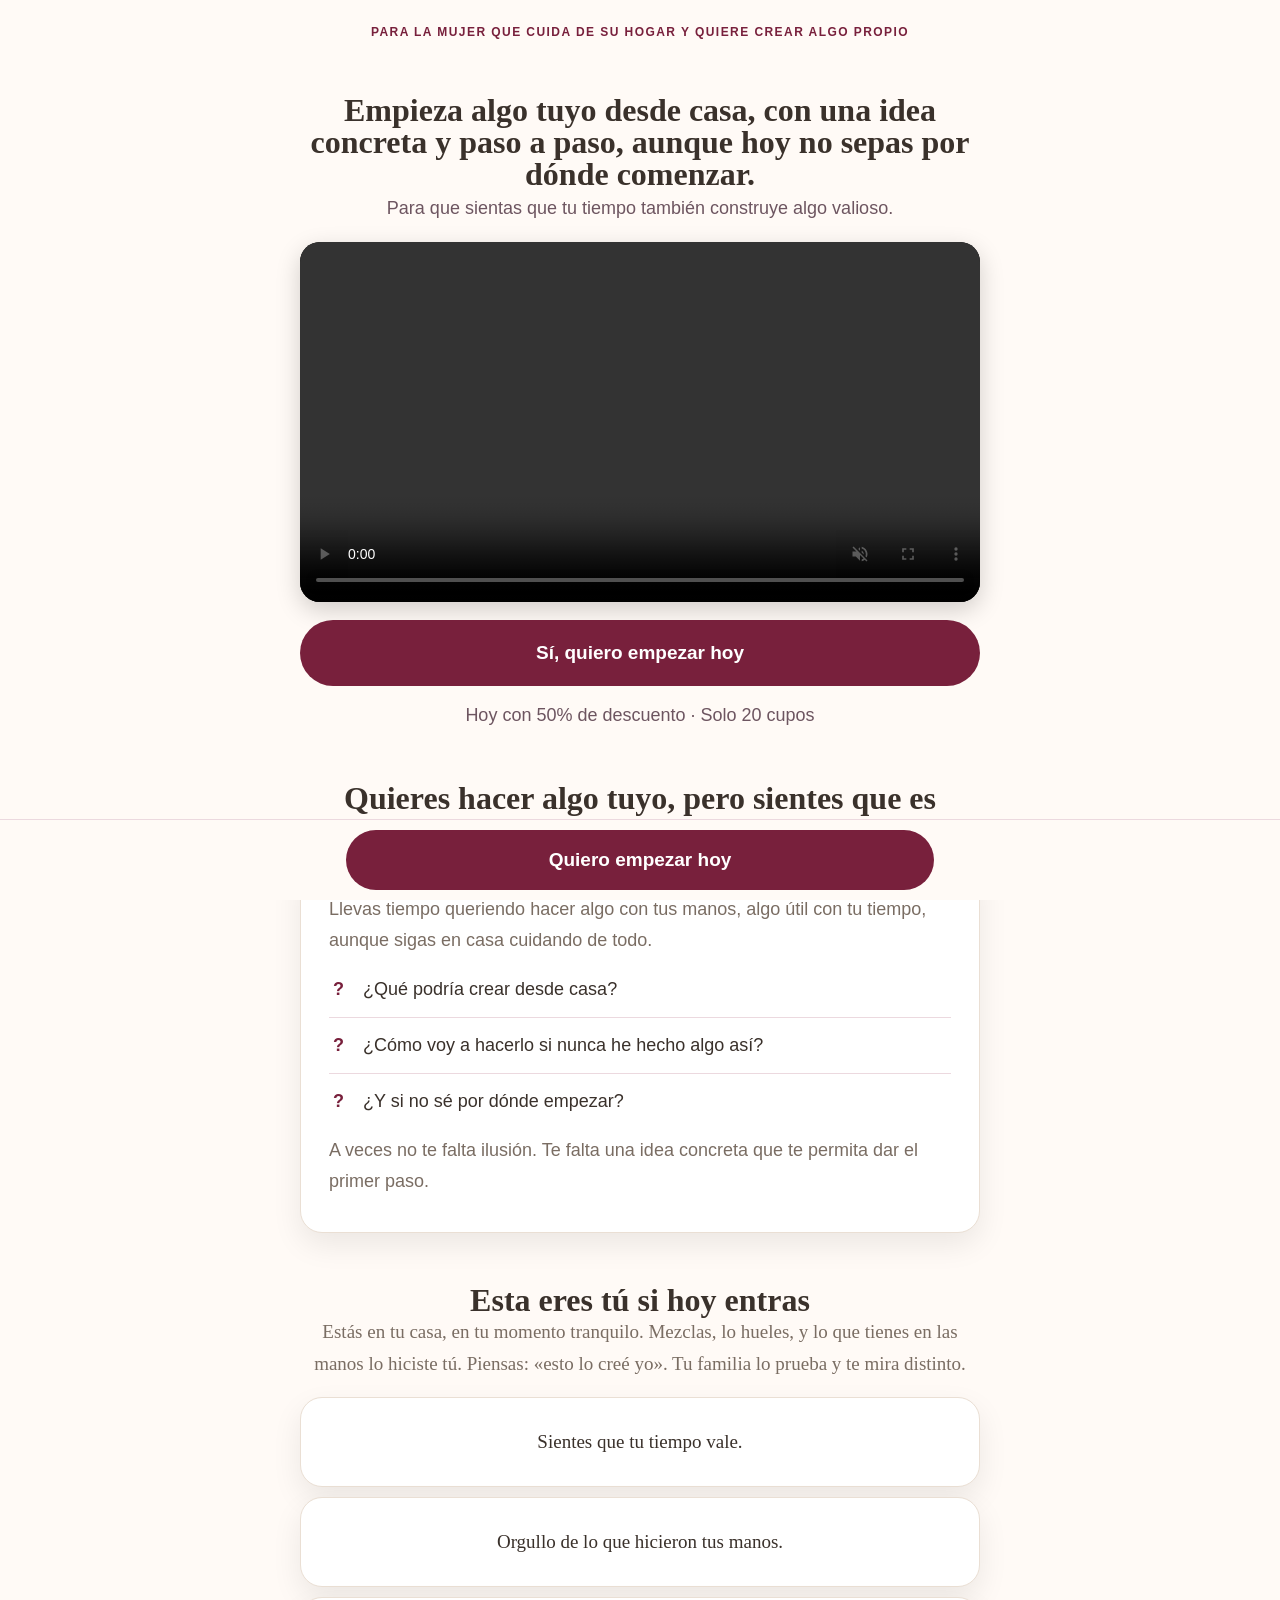
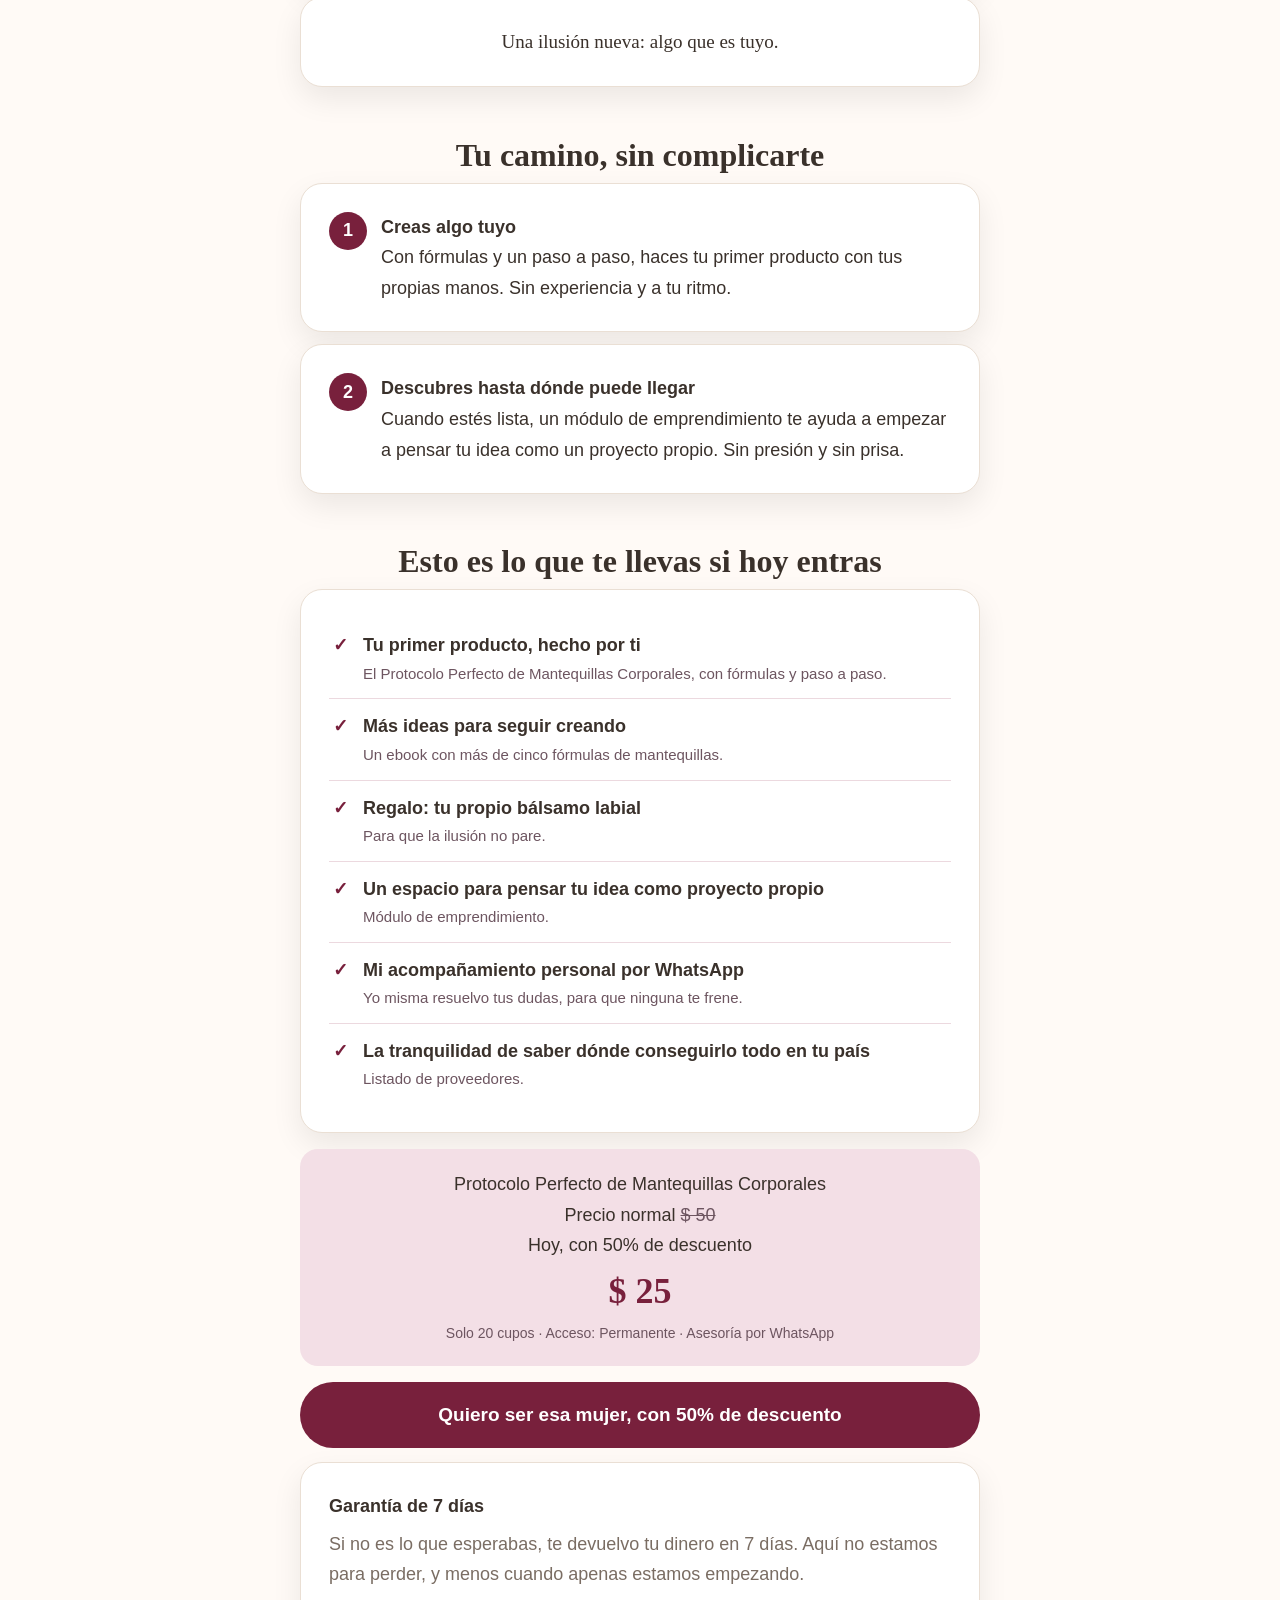
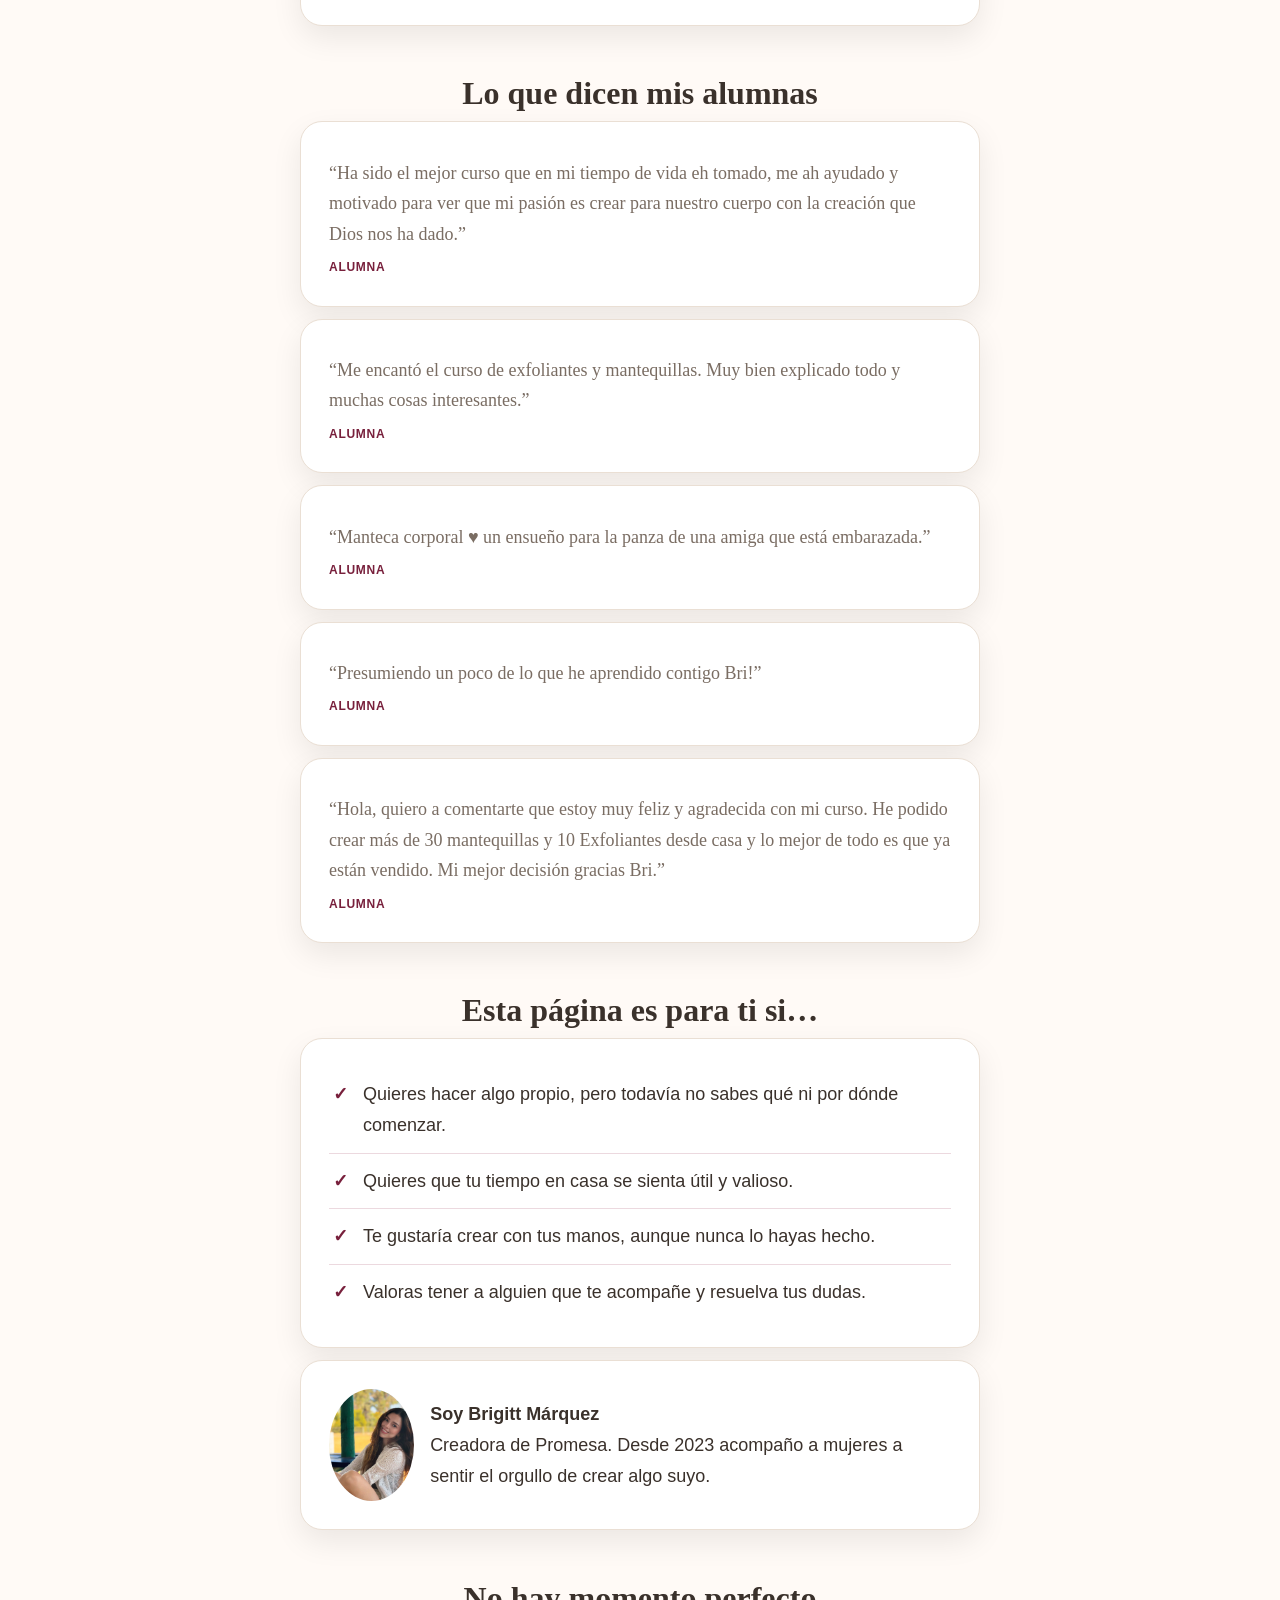
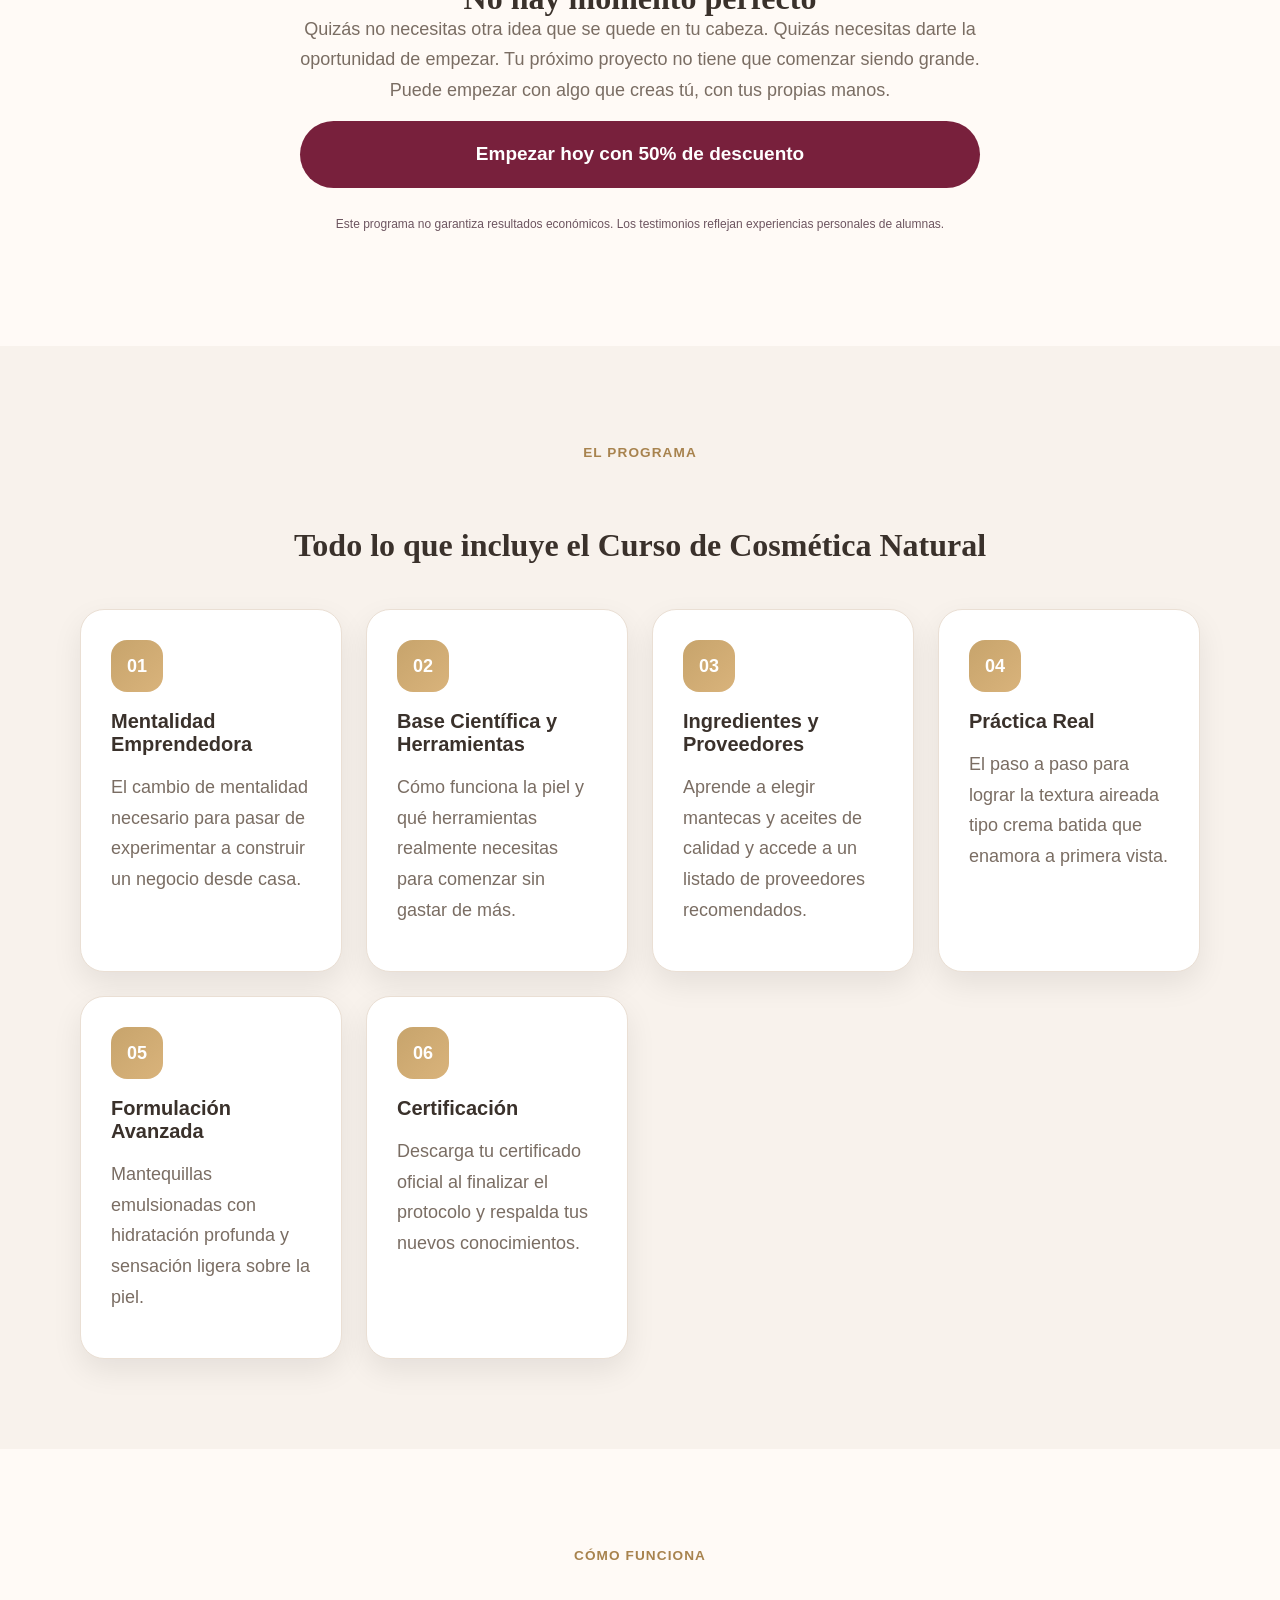
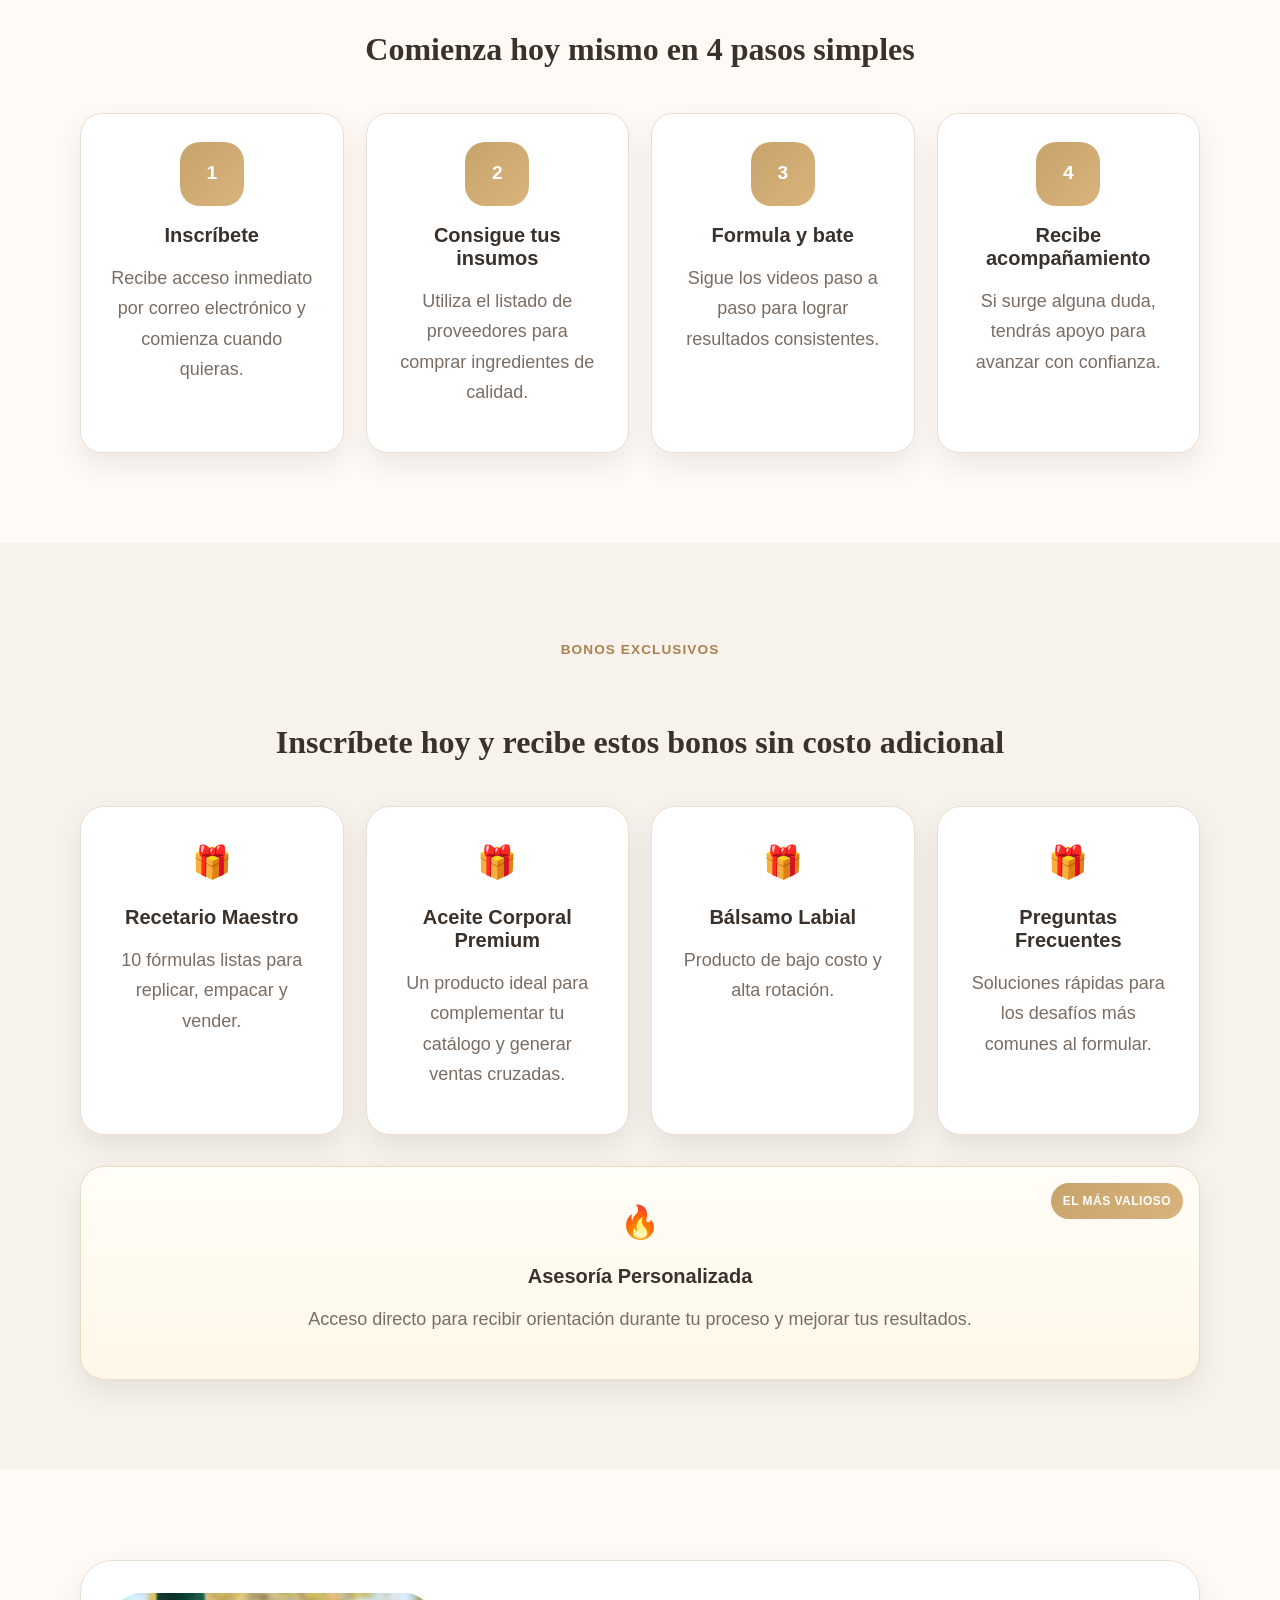
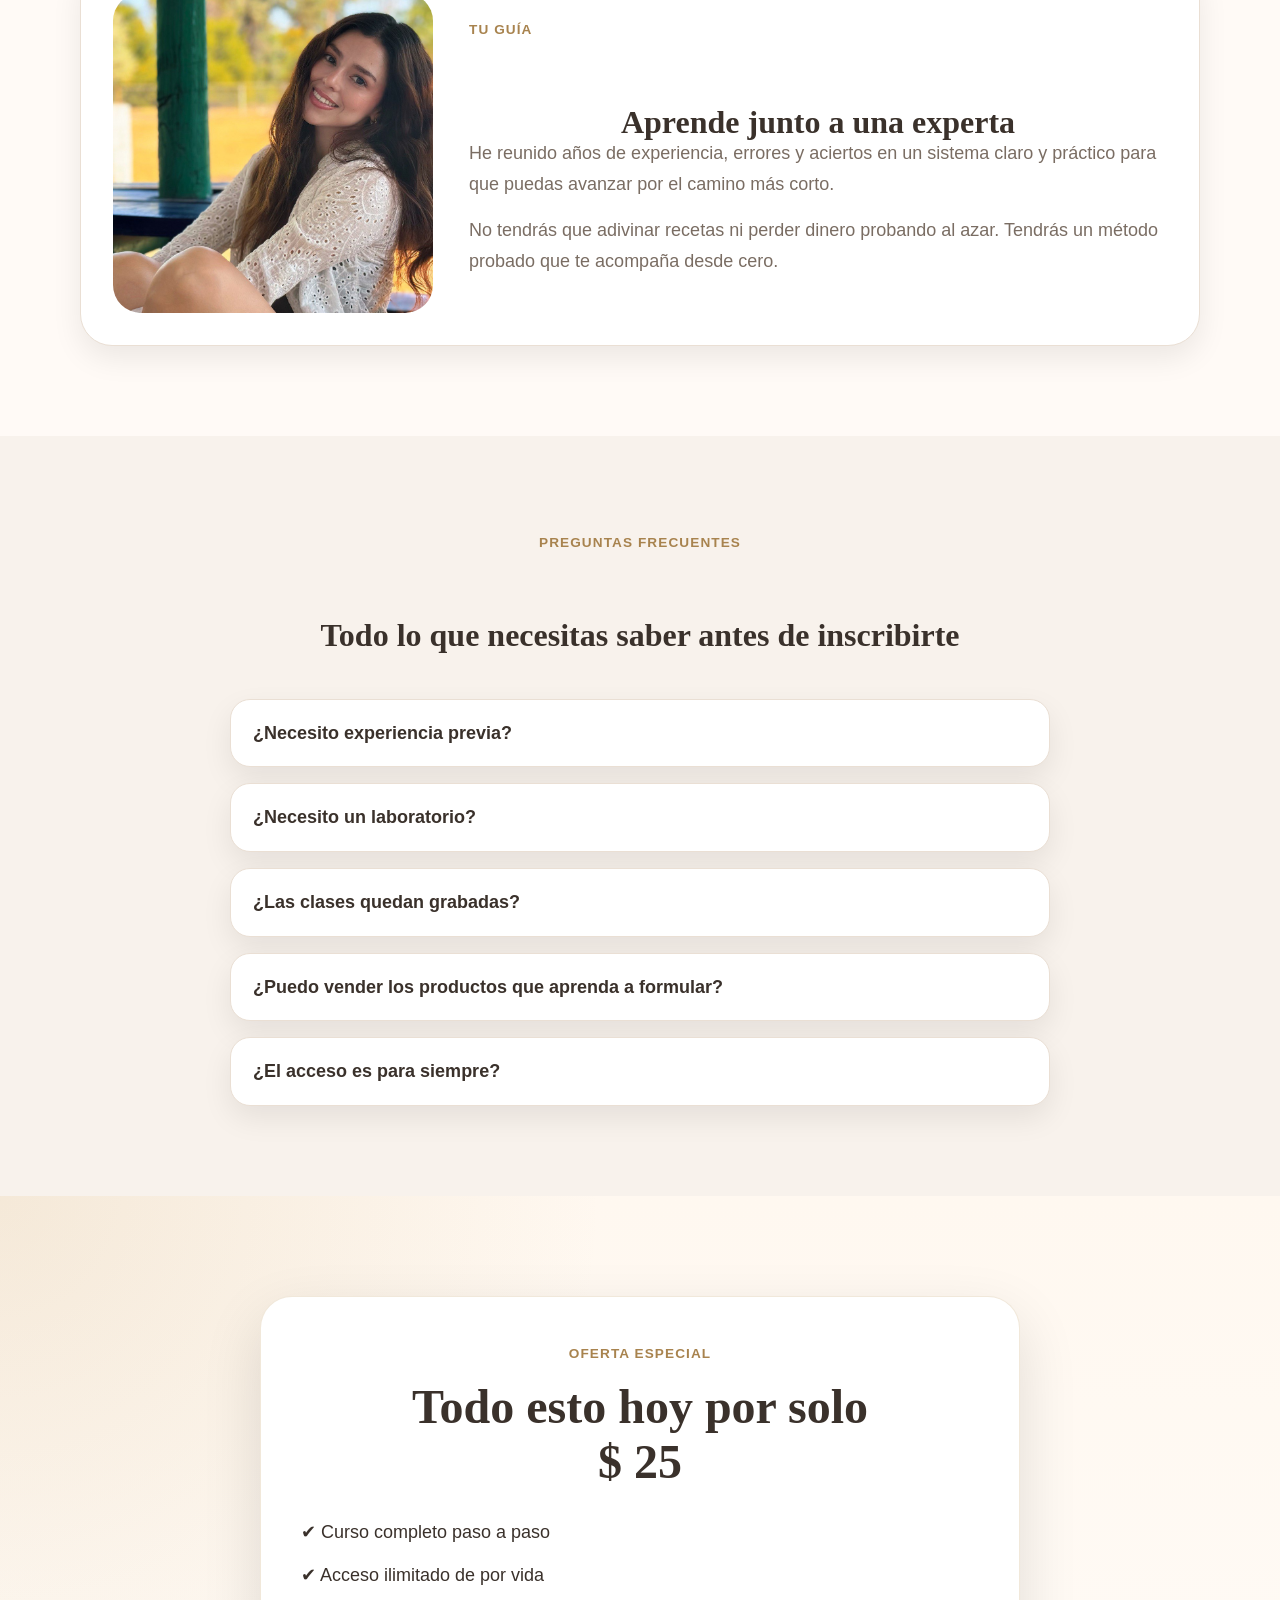
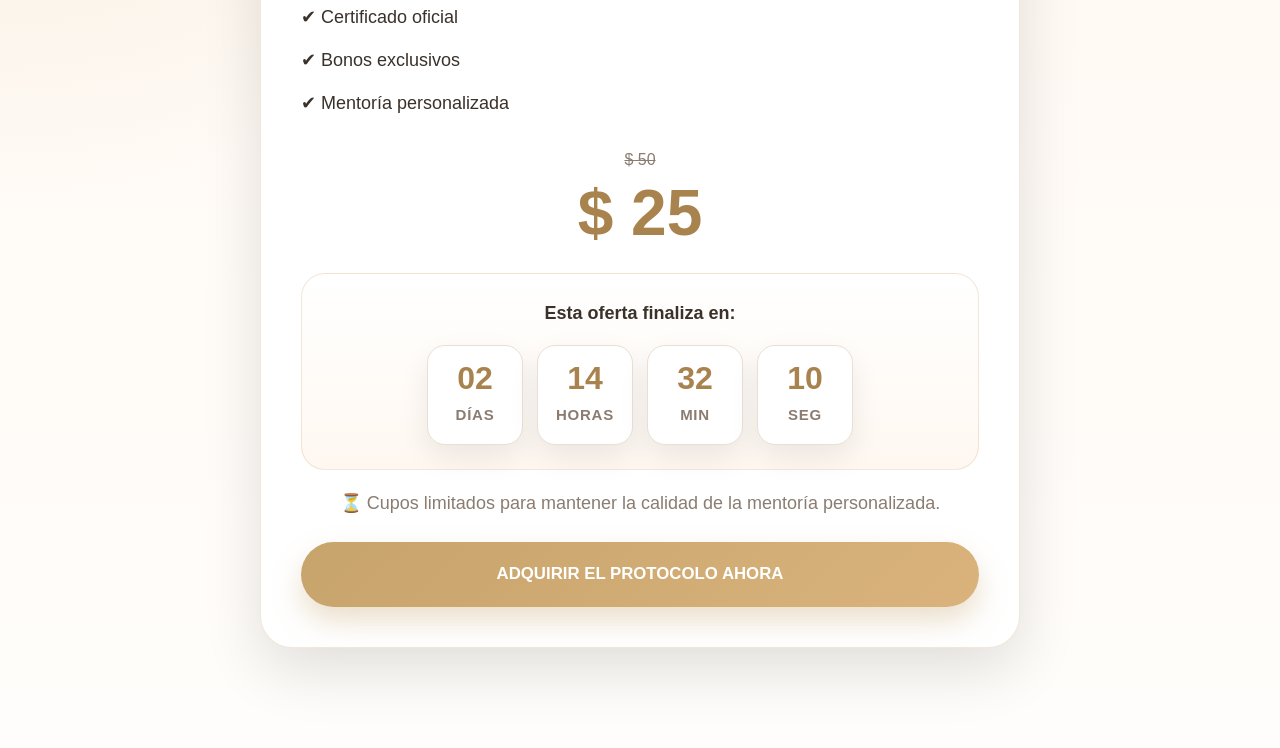
==== commit dcf77beb: "Add files via upload" ====
--- a/index.html
+++ b/index.html
@@ -1,153 +1,93 @@
-<!DOCTYPE html>
-<html lang="es">
+<!DOCTYPE html><html lang="es">
 <head>
-<meta charset="UTF-8">
-<meta name="viewport" content="width=device-width, initial-scale=1.0">
-<title>Curso de Cosmética Natural - Mantequillas Corporales</title>
-<meta name="description" content="Aprende a formular mantequillas corporales premium tipo crema batida desde casa. Acceso de por vida, bonos y mentoría personalizada.">
+<meta charset="utf-8"><meta name="viewport" content="width=device-width, initial-scale=1, viewport-fit=cover">
+<title>Empieza algo tuyo desde casa · Promesa</title>
+<style>
+:root{--bg:#fbf6f4;--tx:#2a1a20;--mu:#6d5560;--card:#fff;--ac:#78203c;--ac2:#f3dfe6;--ln:#ecd9df;--bt:#fff;box-sizing:border-box;padding-top:env(safe-area-inset-top,0px);padding-bottom:env(safe-area-inset-bottom,0px)}
+@media (prefers-color-scheme:dark){:root:not([data-theme="light"]){--bg:#1d1217;--tx:#f6e9ee;--mu:#c9aab6;--card:#2a1a21;--ac3:#0D0C0C;--ac:#e0709a;--ac2:#3a2230;--ln:#4a2d3a;--bt:#1d1217}}
+:root[data-theme="dark"]{--bg:#1d1217;--tx:#f6e9ee;--mu:#c9aab6;--card:#2a1a21;--ac:#e0709a;--ac2:#3a2230;--ln:#4a2d3a;--bt:#1d1217}
+html{scroll-padding-top:env(safe-area-inset-top,0px)}*{box-sizing:border-box}
+body{margin:0;background:var(--bg);color:var(--tx);font:18px/1.6 -apple-system,Segoe UI,Roboto,Helvetica,Arial,sans-serif}
+.w{max-width:720px;margin:0 auto;padding:22px 20px}
+.tag{font-size:12px;letter-spacing:.12em;font-weight:700;color:var(--ac);text-align:center}
+.tag2{font-family:Georgia,"Times New Roman",serif;font-size:32px;line-height:1.0;font-weight:700;color:var(--ac3);text-align:center;margin-top:1.6em}
+h1,h2{font-family:Georgia,"Times New Roman",serif;line-height:1.2;margin:.5em 0}h1{font-size:29px;text-align:center}h2{font-size:24px;text-align:center;margin-top:1.6em}
+.lead{text-align:center;color:var(--mu);margin:.2em 0 0}
+.vid{border-radius:20px;overflow:hidden;background:#000;margin:18px 0;box-shadow:0 8px 24px rgba(0,0,0,.18)}.vid video{width:100%;display:block;max-height:70vh}
+.xbtn{display:block;text-align:center;background:var(--ac);color:var(--bt);text-decoration:none;font-weight:700;font-size:19px;padding:17px 20px;border-radius:999px;margin:14px 0}
+.sub{text-align:center;color:var(--mu);font-size:14px;margin:0}
+.card{background:var(--card);border:1px solid var(--ln);border-radius:18px;padding:18px;margin:12px 0}.card p{margin:.4em 0}
+.feel{display:grid;gap:10px}.feel .card{margin:0;text-align:center;font-family:Georgia,serif;font-size:19px}
+.list{list-style:none;padding:0;margin:0}.list li{padding:12px 0 12px 34px;border-bottom:1px solid var(--ln);position:relative}.list li:last-child{border:0}.list li:before{content:"✓";position:absolute;left:4px;color:var(--ac);font-weight:700}.list li small{display:block;color:var(--mu)}
+.dq li:before{content:"?"}
+.step{display:flex;gap:14px;align-items:flex-start}.step i{flex:none;width:38px;height:38px;border-radius:50%;background:var(--ac);color:var(--bt);font-style:normal;font-weight:700;display:grid;place-items:center}
+.price{text-align:center;background:var(--ac2);border-radius:18px;padding:20px;margin:16px 0}.price s{color:var(--mu)}.price b{display:block;font-size:36px;font-family:Georgia,serif;color:var(--ac)}
+.q{font-family:Georgia,serif;font-size:18px;margin:0}.q+span{display:block;color:var(--ac);font-size:12px;font-weight:700;letter-spacing:.06em;margin-top:8px}
+.bio{display:flex;gap:16px;align-items:center}.bio img{width:112px;height:112px;object-fit:cover;border-radius:50%}
+.fine{font-size:12px;color:var(--mu);text-align:center;margin:26px 0 90px}
+.bar{position:fixed;left:0;right:0;bottom:0;padding:10px 16px calc(10px + env(safe-area-inset-bottom,0px));background:var(--bg);border-top:1px solid var(--ln)}.bar .xbtn{margin:0 auto;max-width:588px;padding:14px}
+</style>
 <link rel="stylesheet" href="css/styles.css">
 </head>
 <body>
-
-<header class="hero">
-  <div class="container">
-    <span class="badge">Curso Online • Acceso de por vida</span>
-    <h2>Mantequillas Corporales Premium</h2>
-    <h3>Domina la formulación de mantequillas corporales premium tipo crema batida en solo 7 días</h3>
-    <p>Aprende a crear productos hermosos, seguros y rentables desde casa, incluso si nunca has formulado cosméticos.</p>
-  </div>
-  <div class="container hero-grid">
-    <div class="hero-text">
-      <div class="hero-features">
-        <div>✔ Acceso de por vida</div>
-        <div>✔ Mentoría personalizada</div>
-        <div>✔ Certificado oficial</div>
-        <div>✔ Bonos exclusivos</div>
-      </div>
-
-      <div class="price-box">
-        <div class="old-price">Precio regular: <span>USD 50</span></div>
-        <div class="new-price">USD 25</div>
-        <div class="small">Pago en tu moneda local</div>
-      </div>
-
-      <a href="https://pay.hotmart.com/S88556177F?checkoutMode=10" class="btn btn-primary">QUIERO ACCESO INMEDIATO</a>
-    </div>
-
-    <div class="video-responsivo">
-      <video width="640" height="360" controls autoplay muted>
-        <source src="img/video_pagina.mp4" type="video/mp4">
-      </video>
-    </div>
-  </div>
-</header>
-
-<section class="section">
-  <div class="container">
-    <div class="section-header">
-      <span class="eyebrow">El problema</span>
-      <h2>Si has intentado aprender por tu cuenta, probablemente te ha pasado esto...</h2>
-    </div>
-
-    <div class="cards-grid">
-      <div class="card">
-        <div class="icon">❌</div>
-        <h3>Recetas inestables</h3>
-        <p>Sigues tutoriales que miden en tazas o cucharadas y el producto termina dañándose a los pocos días.</p>
-      </div>
-
-      <div class="card">
-        <div class="icon">❌</div>
-        <h3>Productos que se derriten</h3>
-        <p>La mantequilla pierde su textura con el calor o se vuelve demasiado dura para aplicar.</p>
-      </div>
-
-      <div class="card">
-        <div class="icon">❌</div>
-        <h3>Dinero perdido</h3>
-        <p>Compras mantecas y aceites costosos, pero no obtienes la textura que esperabas.</p>
-      </div>
-
-      <div class="card">
-        <div class="icon">❌</div>
-        <h3>Miedo a emprender</h3>
-        <p>Postergas tu idea de negocio porque crees que necesitas ser química o tener un laboratorio.</p>
-      </div>
-    </div>
-  </div>
-</section>
+<div class="w">
+<div class="tag">PARA LA MUJER QUE CUIDA DE SU HOGAR Y QUIERE CREAR ALGO PROPIO</div>
+<div class="tag2">Empieza algo tuyo desde casa, con una idea concreta y paso a paso, aunque hoy no sepas por dónde comenzar.</div>
+	<p class="lead">Para que sientas que tu tiempo también construye algo valioso.</p>
+<div class="vid"><video width="640" height="360" controls autoplay muted>
+<source src="img/video_pagina.mp4" type="video/mp4"></video></div>
+<a class="xbtn" href="https://pay.hotmart.com/S88556177F?checkoutMode=10">Sí, quiero empezar hoy</a>
+<p class="lead">Hoy con 50% de descuento · Solo 20 cupos</p>
+
+<div class="tag2">Quieres hacer algo tuyo, pero sientes que es complicado</div>
+<div class="card"><p>Llevas tiempo queriendo hacer algo con tus manos, algo útil con tu tiempo, aunque sigas en casa cuidando de todo.</p>
+<ul class="list dq"><li>¿Qué podría crear desde casa?</li><li>¿Cómo voy a hacerlo si nunca he hecho algo así?</li><li>¿Y si no sé por dónde empezar?</li></ul>
+<p>A veces no te falta ilusión. Te falta una idea concreta que te permita dar el primer paso.</p></div>
+
+<div class="tag2">Esta eres tú si hoy entras</div>
+<p style="text-align:center;font-family:Georgia,serif;font-size:19px">Estás en tu casa, en tu momento tranquilo. Mezclas, lo hueles, y lo que tienes en las manos lo hiciste tú. Piensas: «esto lo creé yo». Tu familia lo prueba y te mira distinto.</p>
+<div class="feel"><div class="card">Sientes que tu tiempo vale.</div><div class="card">Orgullo de lo que hicieron tus manos.</div><div class="card">Una ilusión nueva: algo que es tuyo.</div></div>
+
+<div class="tag2">Tu camino, sin complicarte</div>
+<div class="card step"><i>1</i><div><b>Creas algo tuyo</b><br>Con fórmulas y un paso a paso, haces tu primer producto con tus propias manos. Sin experiencia y a tu ritmo.</div></div>
+<div class="card step"><i>2</i><div><b>Descubres hasta dónde puede llegar</b><br>Cuando estés lista, un módulo de emprendimiento te ayuda a empezar a pensar tu idea como un proyecto propio. Sin presión y sin prisa.</div></div>
+
+<div class="tag2">Esto es lo que te llevas si hoy entras</div>
+<div class="card"><ul class="list">
+<li><b>Tu primer producto, hecho por ti</b><small>El Protocolo Perfecto de Mantequillas Corporales, con fórmulas y paso a paso.</small></li>
+<li><b>Más ideas para seguir creando</b><small>Un ebook con más de cinco fórmulas de mantequillas.</small></li>
+<li><b>Regalo: tu propio bálsamo labial</b><small>Para que la ilusión no pare.</small></li>
+<li><b>Un espacio para pensar tu idea como proyecto propio</b><small>Módulo de emprendimiento.</small></li>
+<li><b>Mi acompañamiento personal por WhatsApp</b><small>Yo misma resuelvo tus dudas, para que ninguna te frene.</small></li>
+<li><b>La tranquilidad de saber dónde conseguirlo todo en tu país</b><small>Listado de proveedores.</small></li>
+</ul></div>
+<div class="price"><div>Protocolo Perfecto de Mantequillas Corporales</div><div>Precio normal <s>$ 50 </s></div><div>Hoy, con 50% de descuento</div><b>$ 25 </b><div class="sub">Solo 20 cupos · Acceso: Permanente · Asesoría por WhatsApp</div></div>
+<a class="xbtn" href="https://pay.hotmart.com/S88556177F?checkoutMode=10">Quiero ser esa mujer, con 50% de descuento</a>
+<div class="card"><b>Garantía de 7 días</b><p>Si no es lo que esperabas, te devuelvo tu dinero en 7 días. Aquí no estamos para perder, y menos cuando apenas estamos empezando.</p></div>
+
+<div class="tag2">Lo que dicen mis alumnas</div>
+<div class="card"><p class="q">“Ha sido el mejor curso que en mi tiempo de vida eh tomado, me ah ayudado y motivado para ver que mi pasión es crear para nuestro cuerpo con la creación que Dios nos ha dado.”</p><span>ALUMNA</span></div>
+<div class="card"><p class="q">“Me encantó el curso de exfoliantes y mantequillas. Muy bien explicado todo y muchas cosas interesantes.”</p><span>ALUMNA</span></div>
+<div class="card"><p class="q">“Manteca corporal ♥ un ensueño para la panza de una amiga que está embarazada.”</p><span>ALUMNA</span></div>
+<div class="card"><p class="q">“Presumiendo un poco de lo que he aprendido contigo Bri!”</p><span>ALUMNA</span></div>
+<div class="card"><p class="q">“Hola, quiero a comentarte que estoy muy feliz y agradecida con mi curso. He podido crear más de 30 mantequillas y 10 Exfoliantes desde casa y lo mejor de todo es que ya están vendido. Mi mejor decisión gracias Bri.”</p><span>ALUMNA</span></div>
+
+<div class="tag2">Esta página es para ti si…</div>
+<div class="card"><ul class="list"><li>Quieres hacer algo propio, pero todavía no sabes qué ni por dónde comenzar.</li><li>Quieres que tu tiempo en casa se sienta útil y valioso.</li><li>Te gustaría crear con tus manos, aunque nunca lo hayas hecho.</li><li>Valoras tener a alguien que te acompañe y resuelva tus dudas.</li></ul></div>
+
+<div class="card bio"><img src="img/brig.jpg" alt="Brigitt Márquez"><div><b>Soy Brigitt Márquez</b><br>Creadora de Promesa. Desde 2023 acompaño a mujeres a sentir el orgullo de crear algo suyo.</div></div>
+
+<div class="tag2">No hay momento perfecto</div>
+<p style="text-align:center">Quizás no necesitas otra idea que se quede en tu cabeza. Quizás necesitas darte la oportunidad de empezar. Tu próximo proyecto no tiene que comenzar siendo grande. Puede empezar con algo que creas tú, con tus propias manos.</p>
+<a class="xbtn" href="https://pay.hotmart.com/S88556177F?checkoutMode=10">Empezar hoy con 50% de descuento</a>
+<p class="fine">Este programa no garantiza resultados económicos. Los testimonios reflejan experiencias personales de alumnas.</p>
+</div>
 
 <section class="section section-alt">
-  <div class="container story-grid">
-    <div class="story-text">
-      <span class="eyebrow">La revelación</span>
-      <h2>El problema no eres tú. Son las recetas.</h2>
-      <p>La mayoría de los tutoriales enseñan recetas caseras, pero no fórmulas profesionales. La diferencia es enorme.</p>
-      <p>Cuando trabajas con proporciones precisas y una metodología correcta, puedes crear mantequillas corporales estables, seguras y con calidad boutique desde casa.</p>
-    </div>
-
-    <div class="compare-card">
-      <div class="compare-column">
-        <div class="compare-title">Recetas de internet</div>
-        <ul>
-          <li>Prueba y error constante</li>
-          <li>Resultados inconsistentes</li>
-          <li>Productos inestables</li>
-          <li>Frustración</li>
-        </ul>
-      </div>
-
-      <div class="compare-divider"></div>
-
-      <div class="compare-column">
-        <div class="compare-title">Método profesional</div>
-        <ul>
-          <li>Fórmulas precisas</li>
-          <li>Texturas consistentes</li>
-          <li>Productos seguros</li>
-          <li>Resultados profesionales</li>
-        </ul>
-      </div>
-    </div>
-  </div>
-</section>
-
-<section class="section">
-  <div class="container">
-    <div class="section-header">
-      <span class="eyebrow">Lo que lograrás</span>
-      <h2>Transforma la incertidumbre en un producto premium listo para vender</h2>
-    </div>
-
-    <div class="before-after">
-      <div class="before">
-        <div class="ba-label">ANTES</div>
-        <ul>
-          <li>❌ Productos que se derriten</li>
-          <li>❌ Texturas grasosas</li>
-          <li>❌ Pérdida de dinero en ingredientes</li>
-          <li>❌ Miedo a emprender</li>
-        </ul>
-      </div>
-
-      <div class="after">
-        <div class="ba-label">DESPUÉS</div>
-        <ul>
-          <li>✔ Fórmulas profesionales y estables</li>
-          <li>✔ Texturas suaves y aireadas</li>
-          <li>✔ Productos seguros para la piel</li>
-          <li>✔ Posibilidad real de generar ingresos</li>
-        </ul>
-      </div>
-    </div>
-  </div>
-</section>
-
-<section class="section section-alt">
   <div class="container">
     <div class="section-header">
       <span class="eyebrow">El programa</span>
-      <h2>Todo lo que incluye el Curso de Cosmética Natural</h2>
+      <div class="tag2">Todo lo que incluye el Curso de Cosmética Natural</div>
     </div>
 
     <div class="module-grid">
@@ -195,7 +135,7 @@
   <div class="container">
     <div class="section-header">
       <span class="eyebrow">Cómo funciona</span>
-      <h2>Comienza hoy mismo en 4 pasos simples</h2>
+      <div class="tag2">Comienza hoy mismo en 4 pasos simples</div>
     </div>
 
     <div class="steps-grid">
@@ -230,7 +170,7 @@
   <div class="container">
     <div class="section-header">
       <span class="eyebrow">Bonos exclusivos</span>
-      <h2>Inscríbete hoy y recibe estos bonos sin costo adicional</h2>
+      <div class="tag2">Inscríbete hoy y recibe estos bonos sin costo adicional</div>
     </div>
 
     <div class="bonus-grid">
@@ -275,7 +215,7 @@
     <img src="img/brig.jpg" alt="Instructora" class="instructor-image">
     <div class="instructor-content">
       <span class="eyebrow">Tu guía</span>
-      <h2>Aprende junto a una experta</h2>
+      <div class="tag2">Aprende junto a una experta</div>
       <p>He reunido años de experiencia, errores y aciertos en un sistema claro y práctico para que puedas avanzar por el camino más corto.</p>
       <p>No tendrás que adivinar recetas ni perder dinero probando al azar. Tendrás un método probado que te acompaña desde cero.</p>
     </div>
@@ -286,7 +226,7 @@
   <div class="container">
     <div class="section-header">
       <span class="eyebrow">Preguntas frecuentes</span>
-      <h2>Todo lo que necesitas saber antes de inscribirte</h2>
+      <div class="tag2">Todo lo que necesitas saber antes de inscribirte</div>
     </div>
 
     <div class="faq-list">
@@ -322,7 +262,7 @@
   <div class="container">
     <div class="offer-card">
       <span class="eyebrow">Oferta especial</span>
-      <h2>Todo esto hoy por solo<br>USD 25</h2>
+      <h2>Todo esto hoy por solo<br>$ 25</h2>
 
       <div class="offer-list">
         <div>✔ Curso completo paso a paso</div>
@@ -333,8 +273,8 @@
       </div>
 
       <div class="price-display">
-        <div class="old-price">USD 50</div>
-        <div class="new-price">USD 25</div>
+        <div class="old-price">$ 50</div>
+        <div class="new-price">$ 25</div>
       </div>
 
       <div class="countdown-box">
@@ -354,14 +294,6 @@
   </div>
 </section>
 
-<footer class="footer">
-  <div class="container">
-    <p>© 2026 Curso de Cosmética Natural (Mantequillas Corporales). Todos los derechos reservados.</p>
-  </div>
-</footer>
-
-<a href="#" class="whatsapp-float" aria-label="Contactar por WhatsApp">💬</a>
-
-<script src="js/main.js"></script>
+<div class="bar"><a class="xbtn" href="https://pay.hotmart.com/S88556177F?checkoutMode=10">Quiero empezar hoy</a></div>
 </body>
-</html>
+</html>
